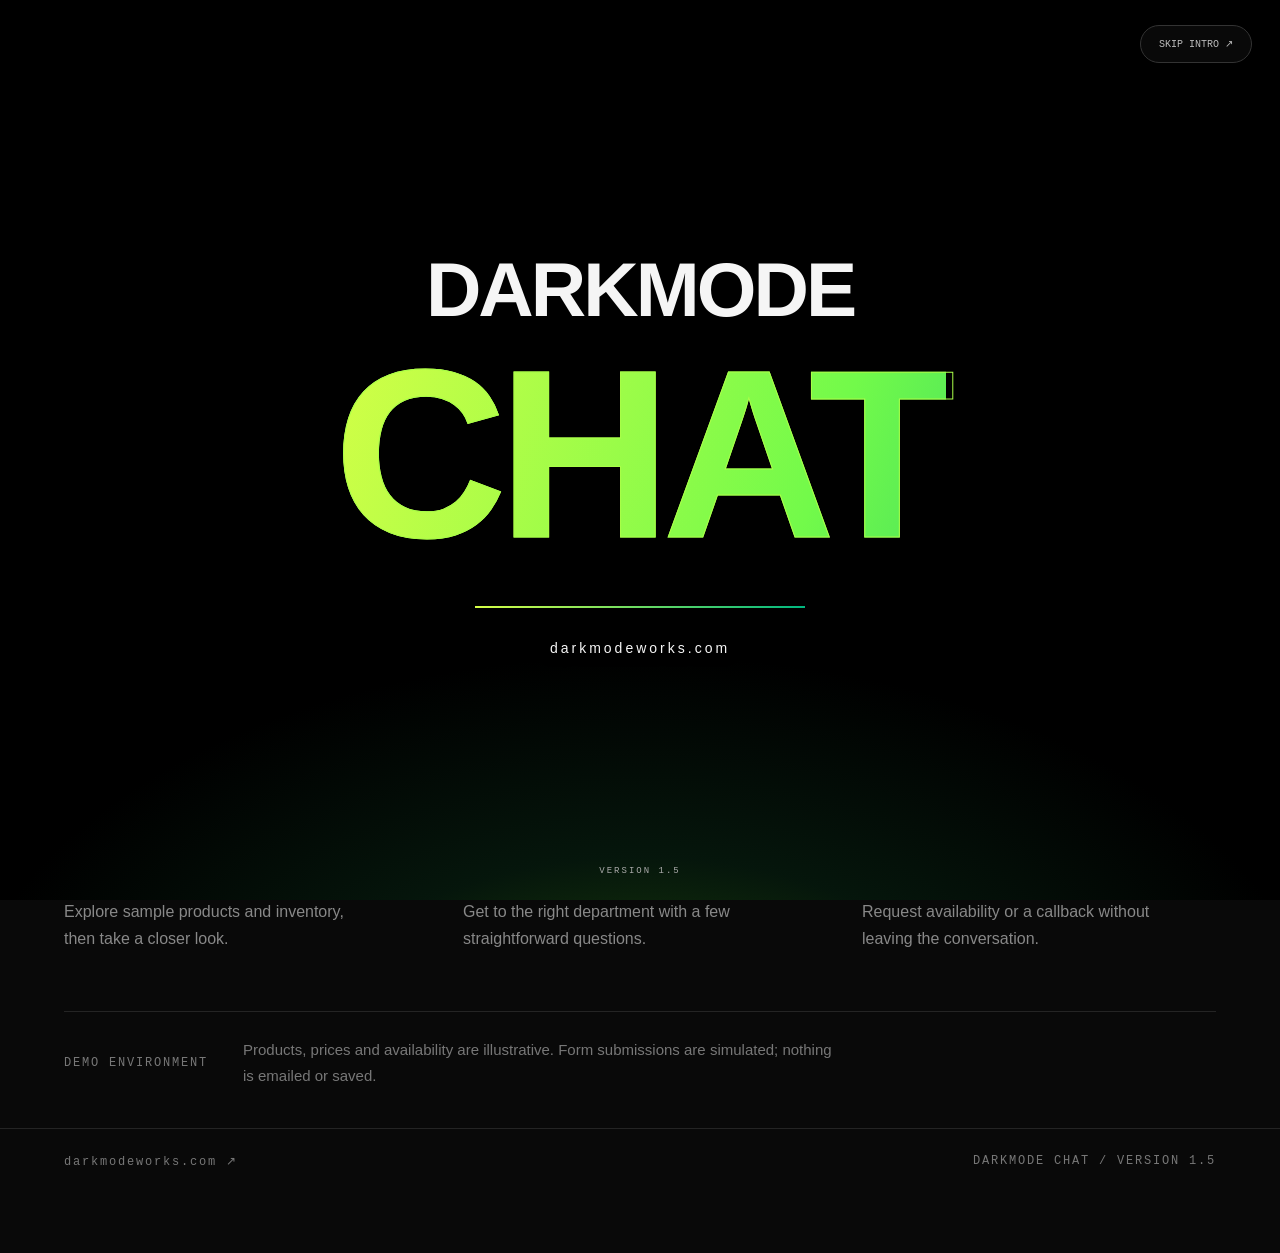
==== index.html @ 7f6d8991 "Version 5.1" ====
<!doctype html><html lang="en"><head><meta charset="utf-8"><meta name="viewport" content="width=device-width,initial-scale=1,viewport-fit=cover"><title>Darkmode Chat — 1.5</title><meta name="description" content="Explore the Darkmode Chat guided conversation prototype."><link rel="icon" href="assets/images/DARKMODE-IMAGE-002.png"><link rel="stylesheet" href="landing.css"></head><body>
<div id="intro" aria-label="Darkmode Chat introduction"><div class="sunrise"></div><button id="skip">SKIP INTRO ↗</button><div class="intro-content"><strong class="intro-dark">DARKMODE</strong><strong class="intro-chat gradient">CHAT</strong><div class="loading"><span></span></div><a href="https://darkmodeworks.com">darkmodeworks.com</a></div><small>VERSION 1.5</small></div>
<div id="page" inert><header><a class="brand" href="./">DARKMODE <span>CHAT</span></a><span class="edition">INTERACTIVE PROTOTYPE / 01</span><button id="replay">Replay intro ↻</button></header>
<main><div class="eyebrow"><i></i> A MORE HUMAN WAY TO CONNECT</div><h1>Good conversations.<br><span>Better connections.</span></h1><p class="lead">A simple question. A clear next step.<br>Discover a guided experience built around your business.</p><div class="hero-actions"><button class="primary" data-open-chat>Start a conversation <span>↗</span></button><span class="quiet">No AI. Just thoughtful guidance.</span></div>
<div class="demo-strip"><span class="mono">TRY THE EXPERIENCE</span><button data-chat-prompt="Show me products">Explore products ↗</button><button data-chat-prompt="Show me new SUVs">Find a vehicle ↗</button><button data-chat-prompt="I have a question">Ask a question ↗</button></div>
<section class="features"><article><span>01 / DISCOVER</span><h2>Find your fit.</h2><p>Explore sample products and inventory, then take a closer look.</p></article><article><span>02 / CONNECT</span><h2>Choose your path.</h2><p>Get to the right department with a few straightforward questions.</p></article><article><span>03 / CONTINUE</span><h2>Take the next step.</h2><p>Request availability or a callback without leaving the conversation.</p></article></section>
<div class="note"><span class="mono">DEMO ENVIRONMENT</span><p>Products, prices and availability are illustrative. Form submissions are simulated; nothing is emailed or saved.</p></div></main><footer><a href="https://darkmodeworks.com">darkmodeworks.com ↗</a><span>DARKMODE CHAT / VERSION 1.5</span></footer></div>
<script src="business-config.js"></script><script src="widget.js" defer></script><script src="landing.js" defer></script></body></html>
---- landing.css ----
*{box-sizing:border-box}body{margin:0;background:#090909;color:#f5f5f5;font-family:Arial,Helvetica,sans-serif}button,a{-webkit-tap-highlight-color:transparent}button{cursor:pointer;font:inherit}a{color:inherit;text-decoration:none}button:focus-visible,a:focus-visible{outline:2px solid #baff49;outline-offset:5px}header{max-width:1400px;margin:auto;padding:30px 5%;display:flex;align-items:center;justify-content:space-between;border-bottom:1px solid #242424}.brand{font-weight:900;letter-spacing:-.6px;font-size:21px}.brand span{color:#a2a2a2}.edition,.mono,.eyebrow,footer{font:10px monospace;letter-spacing:1.8px}header button{border:1px solid #363636;border-radius:30px;background:transparent;color:#bbb;padding:11px 17px;font-size:11px}main{max-width:1400px;margin:auto;padding:88px 5% 0}.eyebrow{color:#bbb;display:flex;align-items:center;gap:12px}.eyebrow i{height:6px;width:6px;background:#ddd;border-radius:50%}h1{font-size:clamp(44px,6.6vw,94px);font-weight:500;line-height:1.04;letter-spacing:-5px;margin:30px 0}h1 span{color:#7e7e7e}.lead{font-size:18px;line-height:1.7;color:#aaa}.hero-actions{display:flex;align-items:center;gap:25px;margin:34px 0 70px}.primary{background:#eee;border:0;border-radius:7px;padding:18px 22px;color:#111;font-size:13px;font-weight:bold}.primary span{margin-left:24px}.quiet{color:#777;font-size:12px}.demo-strip{display:flex;align-items:center;gap:12px;flex-wrap:wrap;padding:22px 0;border-block:1px solid #292929}.demo-strip>span{margin-right:auto;color:#888}.demo-strip button{background:#161616;border:1px solid #303030;color:#ddd;border-radius:24px;font-size:12px;padding:12px 17px}.demo-strip button:hover{background:#292929}.features{display:grid;grid-template-columns:repeat(3,1fr);gap:45px;padding:43px 0}.features article>span{font:10px monospace;letter-spacing:2px;color:#777}.features h2{font-size:23px;font-weight:400;letter-spacing:-.5px}.features p{max-width:290px;color:#888;font-size:13px;line-height:1.7}.note{padding:25px 0 40px;border-top:1px solid #242424;display:flex;gap:35px;align-items:center;color:#777}.note p{font-size:12px;line-height:1.7;max-width:600px;margin:0}footer{border-top:1px solid #242424;padding:25px 5%;display:flex;justify-content:space-between;color:#777;margin-bottom:60px}.gradient{background:linear-gradient(110deg,#d5ff46,#72fa4a,#00b580,#a9ff43);background-size:250% 100%;color:transparent;background-clip:text;-webkit-background-clip:text;animation:flow 7s linear infinite}@keyframes flow{to{background-position:250% 0}}#intro{position:fixed;inset:0;background:#000;z-index:2147483647;display:grid;place-items:center;overflow:hidden}#intro[hidden]{display:none}.sunrise{position:absolute;inset:0;background:radial-gradient(ellipse 65% 55% at 50% 112%,#52bf1966 0%,#124b284a 38%,transparent 75%);animation:sun 6s ease forwards;opacity:.15}@keyframes sun{to{opacity:1;transform:scale(1.1)}}.intro-content{position:relative;text-align:center;display:flex;flex-direction:column;align-items:center;width:90%}.intro-dark{font-size:clamp(35px,6vw,80px);letter-spacing:-3px;animation:reveal 1.3s .3s both}.intro-chat{font-size:clamp(100px,19vw,240px);line-height:1;font-weight:900;letter-spacing:-9px;-webkit-text-stroke:1px #aaff49;animation:reveal 1.3s 1s both,flow 6s linear infinite}.loading{height:2px;width:min(330px,65vw);background:#173121;margin:32px 0;animation:reveal 1s 1.7s both}.loading span{display:block;height:100%;background:linear-gradient(90deg,#d6ff46,#00b780);transform-origin:left;animation:fill 3s 1.7s both}.intro-content a{font-size:14px;letter-spacing:3px;text-shadow:0 2px 12px #000;animation:reveal 1.3s 2.2s both}#intro small{position:absolute;bottom:24px;font:9px monospace;letter-spacing:2px;color:#aaa}#skip{position:absolute;right:28px;top:25px;border:1px solid #333;border-radius:25px;padding:12px 18px;background:#090909;color:#bbb;font:10px monospace;z-index:2}#intro.out .intro-content{animation:depart .8s forwards}#intro.out{opacity:0;transition:opacity .9s .4s}@keyframes reveal{from{opacity:0;filter:blur(16px);transform:translateY(-20px)}to{opacity:1;filter:blur(0);transform:translateY(0)}}@keyframes depart{to{filter:blur(18px);transform:translateY(-20px);opacity:0}}@keyframes fill{from{transform:scaleX(0)}to{transform:scaleX(1)}}@media(max-width:650px){header{padding:22px 6%}.edition{display:none}main{padding:65px 6% 0}h1{letter-spacing:-2.3px}.lead{font-size:16px}.hero-actions{align-items:flex-start;flex-direction:column;gap:16px;margin-bottom:45px}.demo-strip>span{width:100%;margin:0 0 6px}.features{grid-template-columns:1fr;gap:22px}.features article{border-bottom:1px solid #222;padding-bottom:15px}.note{align-items:flex-start;flex-direction:column;gap:12px}footer{font-size:8px;gap:15px}.intro-chat{letter-spacing:-5px}.intro-dark{letter-spacing:-1px}}@media(prefers-reduced-motion:reduce){*,*:before,*:after{animation:none!important;transition:none!important}.sunrise{opacity:.7}}
/* 1.1 landing refinements; cinematic intro rules remain unchanged. */
html{width:100%;overflow-x:clip;-webkit-text-size-adjust:100%;text-size-adjust:100%}body{width:100%;min-width:0;overflow-x:clip}#page{width:100%}.brand,.brand span{font-size:26px}.edition,.mono,.eyebrow,footer{font-size:12px}.lead{font-size:20px}.primary{font-size:16px}.quiet{font-size:14px}.demo-strip button{font-size:15px}.features article>span{font-size:12px}.features h2{font-size:27px}.features p{font-size:16px}.note p{font-size:15px}#replay{background:#050706;color:#8fffd2;border:1px solid #00b77d;font-weight:800;font-size:14px}h1{font-size:clamp(46px,6.8vw,98px)}
@media(max-width:650px){header{gap:10px;padding:20px 5%}.brand,.brand span{font-size:23px}#replay{font-size:12px;padding:10px;flex-shrink:0}main{padding-inline:5%}h1{font-size:clamp(40px,10.4vw,58px);letter-spacing:-2px;overflow-wrap:normal}.lead{font-size:18px}.demo-strip button{font-size:14px}.features h2{font-size:27px}footer{font-size:10px;flex-wrap:wrap}.eyebrow{font-size:10px;letter-spacing:1.3px}}
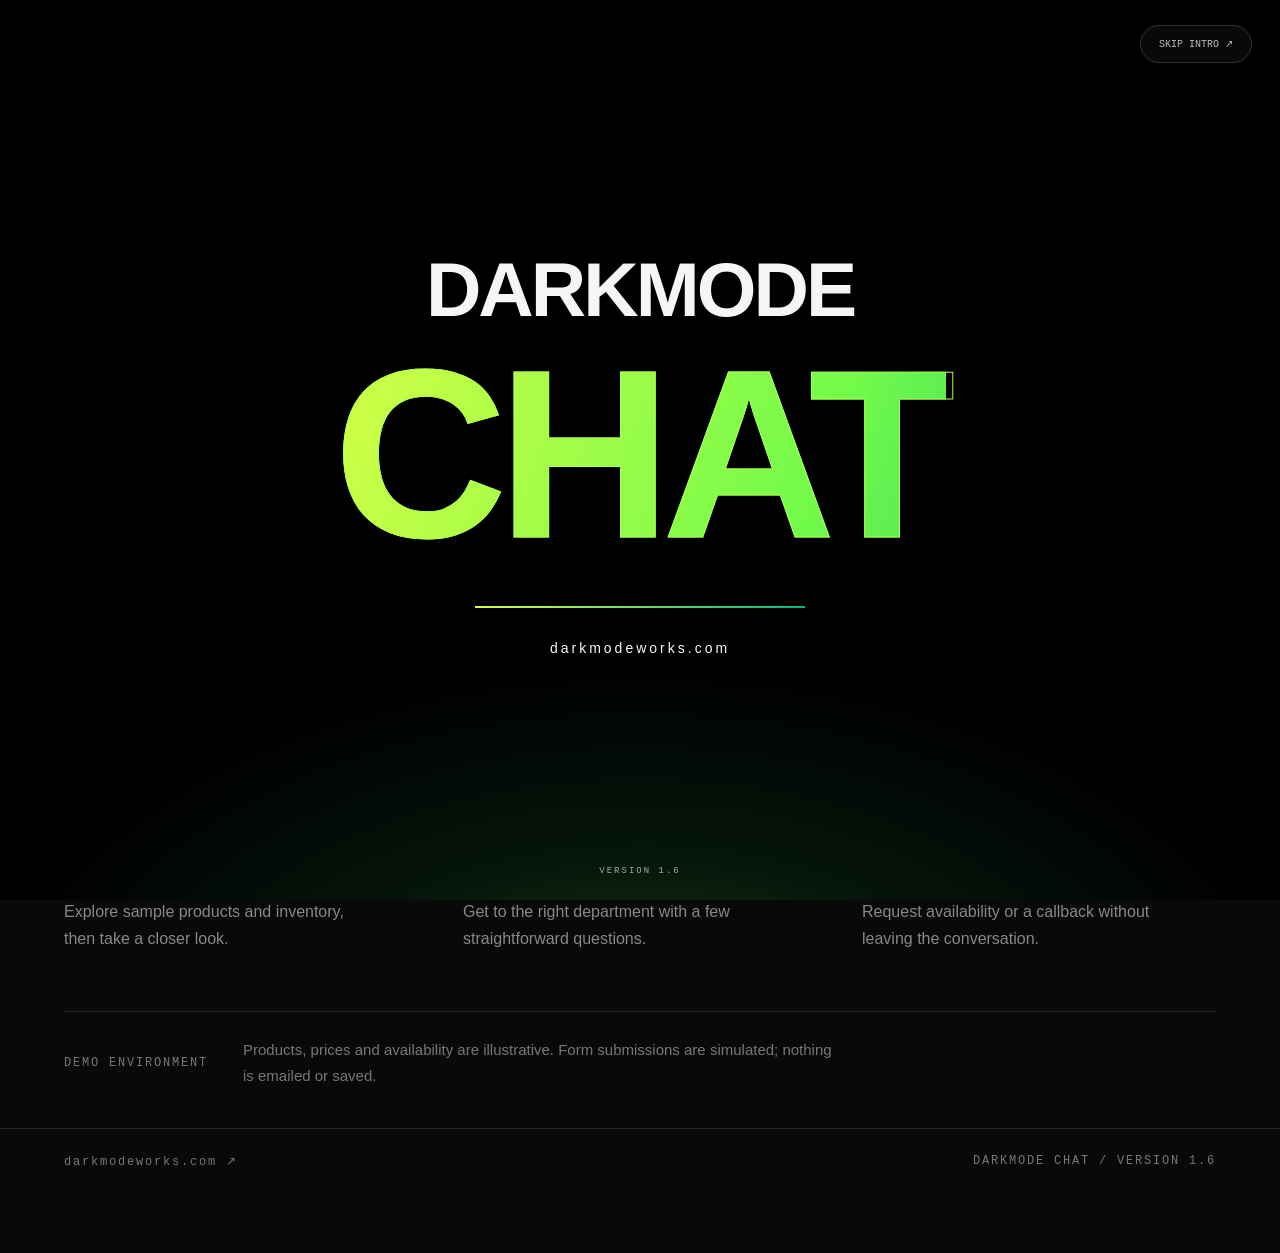
==== commit 95d605f0: "Version 6-1" ====
--- a/index.html
+++ b/index.html
@@ -1,8 +1,8 @@
-<!doctype html><html lang="en"><head><meta charset="utf-8"><meta name="viewport" content="width=device-width,initial-scale=1,viewport-fit=cover"><title>Darkmode Chat — 1.5</title><meta name="description" content="Explore the Darkmode Chat guided conversation prototype."><link rel="icon" href="assets/images/DARKMODE-IMAGE-002.png"><link rel="stylesheet" href="landing.css"></head><body>
-<div id="intro" aria-label="Darkmode Chat introduction"><div class="sunrise"></div><button id="skip">SKIP INTRO ↗</button><div class="intro-content"><strong class="intro-dark">DARKMODE</strong><strong class="intro-chat gradient">CHAT</strong><div class="loading"><span></span></div><a href="https://darkmodeworks.com">darkmodeworks.com</a></div><small>VERSION 1.5</small></div>
+<!doctype html><html lang="en"><head><meta charset="utf-8"><meta name="viewport" content="width=device-width,initial-scale=1,viewport-fit=cover"><title>Darkmode Chat — 1.6</title><meta name="description" content="Explore the Darkmode Chat guided conversation prototype."><link rel="icon" href="assets/images/DARKMODE-IMAGE-002.png"><link rel="stylesheet" href="landing.css"></head><body>
+<div id="intro" aria-label="Darkmode Chat introduction"><div class="sunrise"></div><button id="skip">SKIP INTRO ↗</button><div class="intro-content"><strong class="intro-dark">DARKMODE</strong><strong class="intro-chat gradient">CHAT</strong><div class="loading"><span></span></div><a href="https://darkmodeworks.com">darkmodeworks.com</a></div><small>VERSION 1.6</small></div>
 <div id="page" inert><header><a class="brand" href="./">DARKMODE <span>CHAT</span></a><span class="edition">INTERACTIVE PROTOTYPE / 01</span><button id="replay">Replay intro ↻</button></header>
 <main><div class="eyebrow"><i></i> A MORE HUMAN WAY TO CONNECT</div><h1>Good conversations.<br><span>Better connections.</span></h1><p class="lead">A simple question. A clear next step.<br>Discover a guided experience built around your business.</p><div class="hero-actions"><button class="primary" data-open-chat>Start a conversation <span>↗</span></button><span class="quiet">No AI. Just thoughtful guidance.</span></div>
 <div class="demo-strip"><span class="mono">TRY THE EXPERIENCE</span><button data-chat-prompt="Show me products">Explore products ↗</button><button data-chat-prompt="Show me new SUVs">Find a vehicle ↗</button><button data-chat-prompt="I have a question">Ask a question ↗</button></div>
 <section class="features"><article><span>01 / DISCOVER</span><h2>Find your fit.</h2><p>Explore sample products and inventory, then take a closer look.</p></article><article><span>02 / CONNECT</span><h2>Choose your path.</h2><p>Get to the right department with a few straightforward questions.</p></article><article><span>03 / CONTINUE</span><h2>Take the next step.</h2><p>Request availability or a callback without leaving the conversation.</p></article></section>
-<div class="note"><span class="mono">DEMO ENVIRONMENT</span><p>Products, prices and availability are illustrative. Form submissions are simulated; nothing is emailed or saved.</p></div></main><footer><a href="https://darkmodeworks.com">darkmodeworks.com ↗</a><span>DARKMODE CHAT / VERSION 1.5</span></footer></div>
+<div class="note"><span class="mono">DEMO ENVIRONMENT</span><p>Products, prices and availability are illustrative. Form submissions are simulated; nothing is emailed or saved.</p></div></main><footer><a href="https://darkmodeworks.com">darkmodeworks.com ↗</a><span>DARKMODE CHAT / VERSION 1.6</span></footer></div>
 <script src="business-config.js"></script><script src="widget.js" defer></script><script src="landing.js" defer></script></body></html>
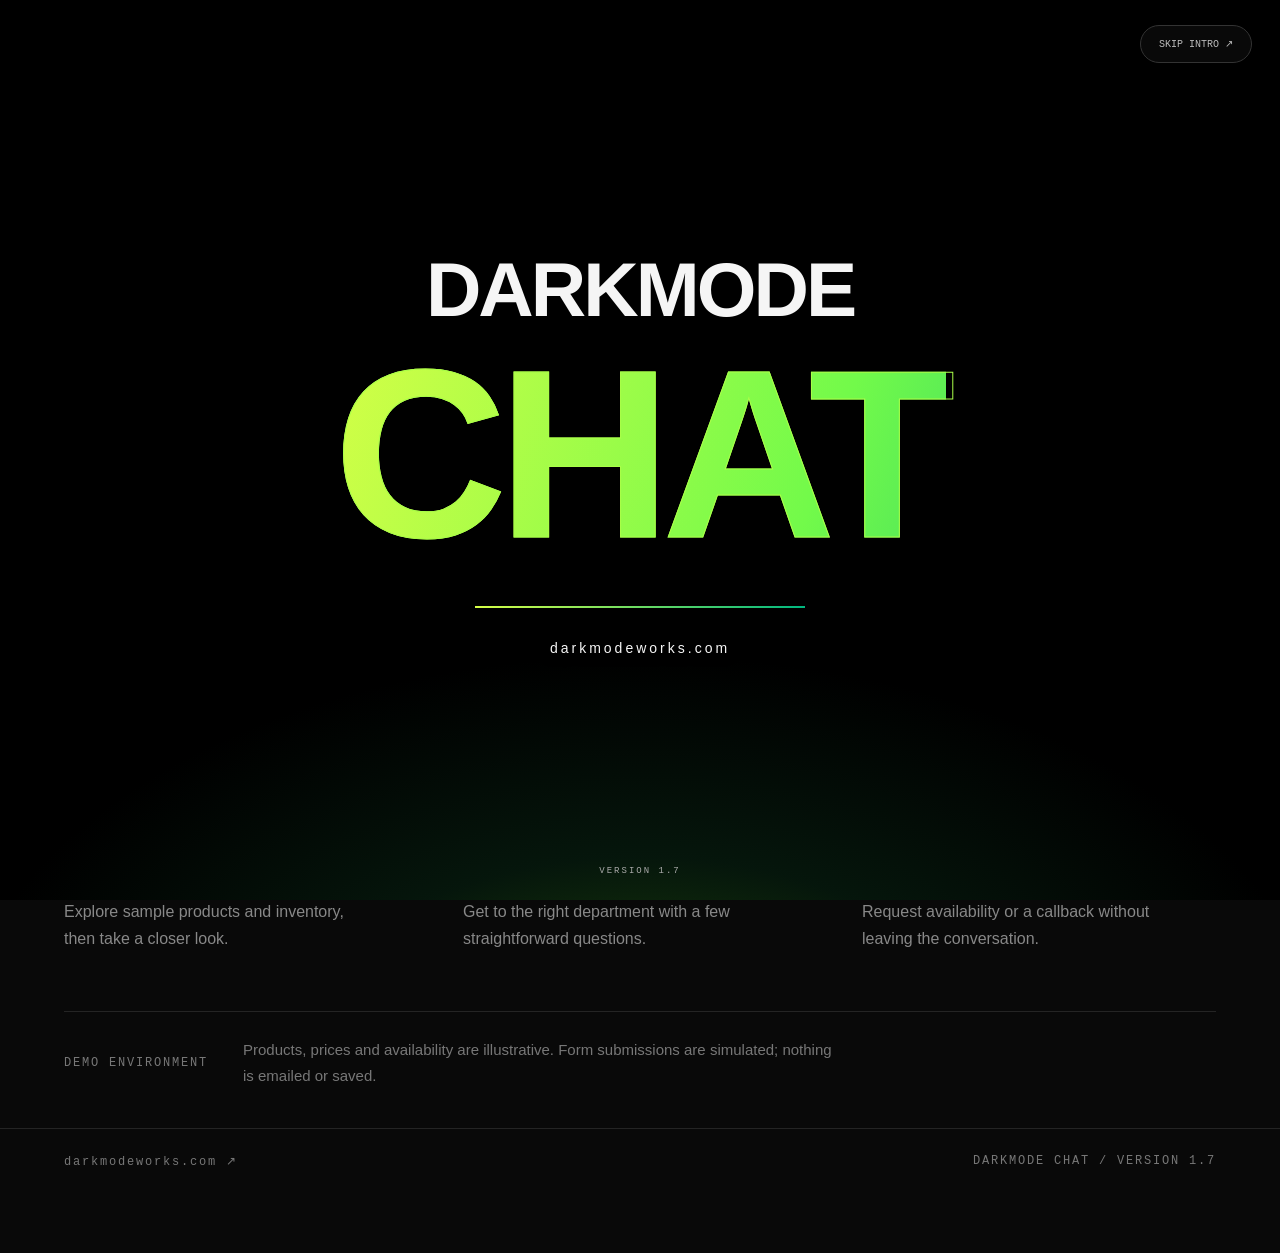
==== commit c59098cb: "Version 7" ====
--- a/index.html
+++ b/index.html
@@ -1,8 +1,8 @@
-<!doctype html><html lang="en"><head><meta charset="utf-8"><meta name="viewport" content="width=device-width,initial-scale=1,viewport-fit=cover"><title>Darkmode Chat — 1.6</title><meta name="description" content="Explore the Darkmode Chat guided conversation prototype."><link rel="icon" href="assets/images/DARKMODE-IMAGE-002.png"><link rel="stylesheet" href="landing.css"></head><body>
-<div id="intro" aria-label="Darkmode Chat introduction"><div class="sunrise"></div><button id="skip">SKIP INTRO ↗</button><div class="intro-content"><strong class="intro-dark">DARKMODE</strong><strong class="intro-chat gradient">CHAT</strong><div class="loading"><span></span></div><a href="https://darkmodeworks.com">darkmodeworks.com</a></div><small>VERSION 1.6</small></div>
+<!doctype html><html lang="en"><head><meta charset="utf-8"><meta name="viewport" content="width=device-width,initial-scale=1,viewport-fit=cover"><title>Darkmode Chat — 1.7</title><meta name="description" content="Explore the Darkmode Chat guided conversation prototype."><link rel="icon" href="assets/images/DARKMODE-IMAGE-002.png"><link rel="stylesheet" href="landing.css"></head><body>
+<div id="intro" aria-label="Darkmode Chat introduction"><div class="sunrise"></div><button id="skip">SKIP INTRO ↗</button><div class="intro-content"><strong class="intro-dark">DARKMODE</strong><strong class="intro-chat gradient">CHAT</strong><div class="loading"><span></span></div><a href="https://darkmodeworks.com">darkmodeworks.com</a></div><small>VERSION 1.7</small></div>
 <div id="page" inert><header><a class="brand" href="./">DARKMODE <span>CHAT</span></a><span class="edition">INTERACTIVE PROTOTYPE / 01</span><button id="replay">Replay intro ↻</button></header>
 <main><div class="eyebrow"><i></i> A MORE HUMAN WAY TO CONNECT</div><h1>Good conversations.<br><span>Better connections.</span></h1><p class="lead">A simple question. A clear next step.<br>Discover a guided experience built around your business.</p><div class="hero-actions"><button class="primary" data-open-chat>Start a conversation <span>↗</span></button><span class="quiet">No AI. Just thoughtful guidance.</span></div>
 <div class="demo-strip"><span class="mono">TRY THE EXPERIENCE</span><button data-chat-prompt="Show me products">Explore products ↗</button><button data-chat-prompt="Show me new SUVs">Find a vehicle ↗</button><button data-chat-prompt="I have a question">Ask a question ↗</button></div>
 <section class="features"><article><span>01 / DISCOVER</span><h2>Find your fit.</h2><p>Explore sample products and inventory, then take a closer look.</p></article><article><span>02 / CONNECT</span><h2>Choose your path.</h2><p>Get to the right department with a few straightforward questions.</p></article><article><span>03 / CONTINUE</span><h2>Take the next step.</h2><p>Request availability or a callback without leaving the conversation.</p></article></section>
-<div class="note"><span class="mono">DEMO ENVIRONMENT</span><p>Products, prices and availability are illustrative. Form submissions are simulated; nothing is emailed or saved.</p></div></main><footer><a href="https://darkmodeworks.com">darkmodeworks.com ↗</a><span>DARKMODE CHAT / VERSION 1.6</span></footer></div>
+<div class="note"><span class="mono">DEMO ENVIRONMENT</span><p>Products, prices and availability are illustrative. Form submissions are simulated; nothing is emailed or saved.</p></div></main><footer><a href="https://darkmodeworks.com">darkmodeworks.com ↗</a><span>DARKMODE CHAT / VERSION 1.7</span></footer></div>
 <script src="business-config.js"></script><script src="widget.js" defer></script><script src="landing.js" defer></script></body></html>
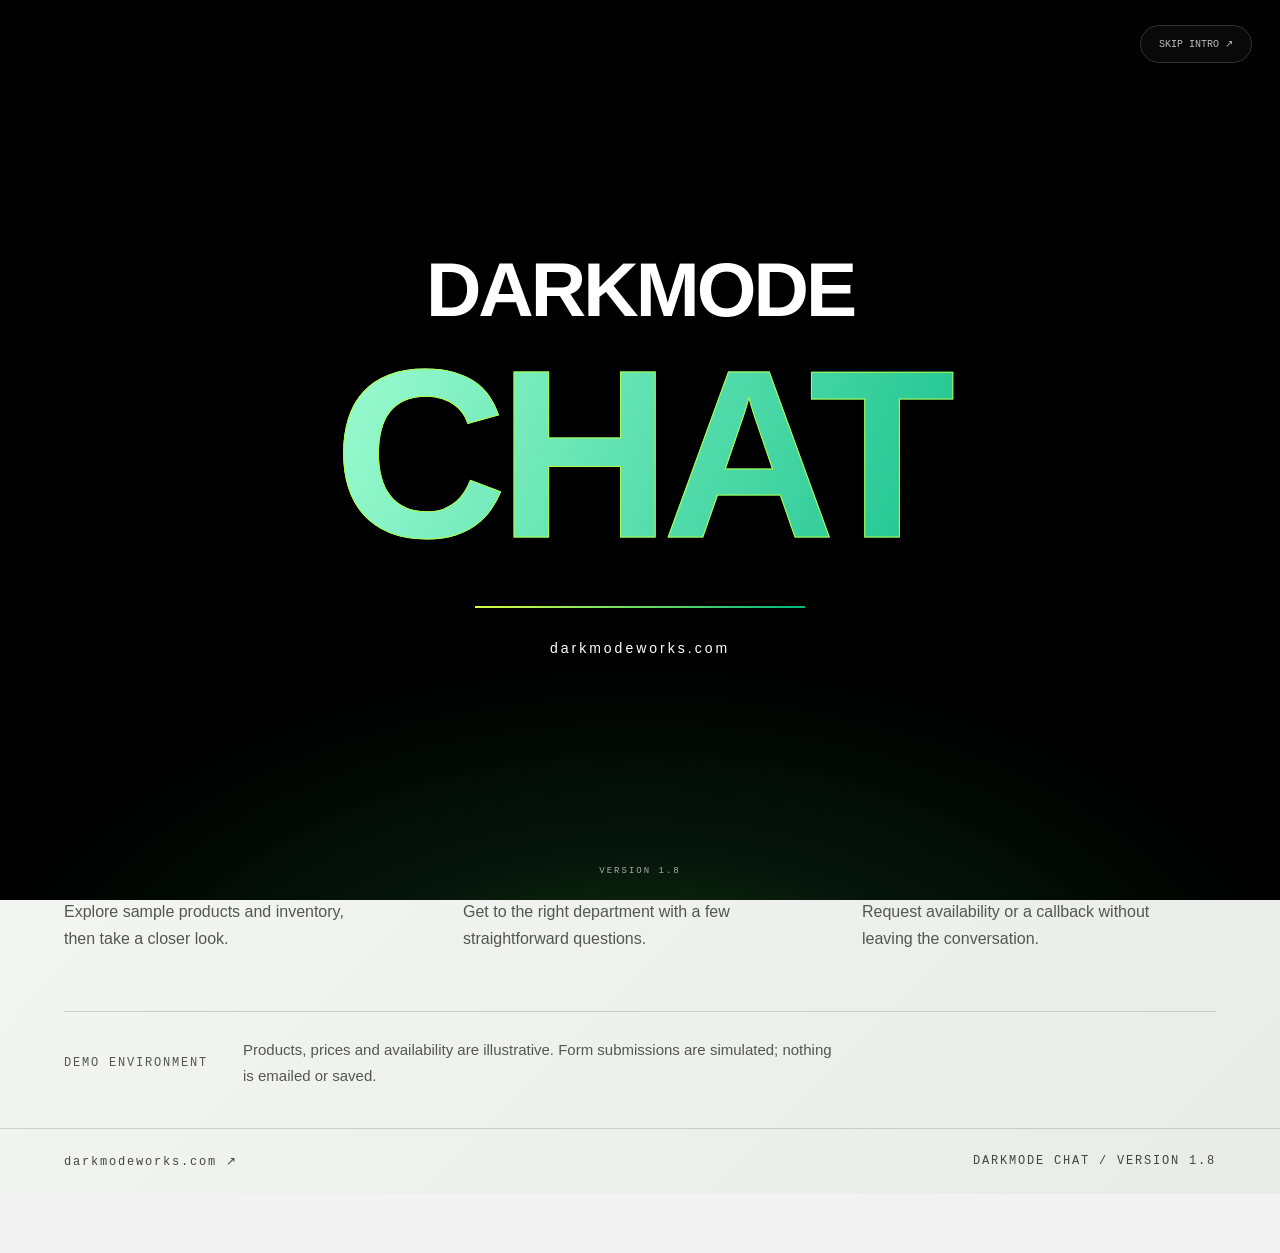
==== commit fa7e500d: "Version 8" ====
--- a/index.html
+++ b/index.html
@@ -1,8 +1,8 @@
-<!doctype html><html lang="en"><head><meta charset="utf-8"><meta name="viewport" content="width=device-width,initial-scale=1,viewport-fit=cover"><title>Darkmode Chat — 1.7</title><meta name="description" content="Explore the Darkmode Chat guided conversation prototype."><link rel="icon" href="assets/images/DARKMODE-IMAGE-002.png"><link rel="stylesheet" href="landing.css"></head><body>
-<div id="intro" aria-label="Darkmode Chat introduction"><div class="sunrise"></div><button id="skip">SKIP INTRO ↗</button><div class="intro-content"><strong class="intro-dark">DARKMODE</strong><strong class="intro-chat gradient">CHAT</strong><div class="loading"><span></span></div><a href="https://darkmodeworks.com">darkmodeworks.com</a></div><small>VERSION 1.7</small></div>
+<!doctype html><html lang="en"><head><meta charset="utf-8"><meta name="viewport" content="width=device-width,initial-scale=1,viewport-fit=cover"><title>Darkmode Chat — 1.8</title><meta name="description" content="Explore the Darkmode Chat guided conversation prototype."><link rel="icon" href="assets/images/DARKMODE-IMAGE-002.png"><link rel="stylesheet" href="landing.css"></head><body>
+<div id="intro" aria-label="Darkmode Chat introduction"><div class="sunrise"></div><button id="skip">SKIP INTRO ↗</button><div class="intro-content"><strong class="intro-dark">DARKMODE</strong><strong class="intro-chat gradient">CHAT</strong><div class="loading"><span></span></div><a href="https://darkmodeworks.com">darkmodeworks.com</a></div><small>VERSION 1.8</small></div>
 <div id="page" inert><header><a class="brand" href="./">DARKMODE <span>CHAT</span></a><span class="edition">INTERACTIVE PROTOTYPE / 01</span><button id="replay">Replay intro ↻</button></header>
 <main><div class="eyebrow"><i></i> A MORE HUMAN WAY TO CONNECT</div><h1>Good conversations.<br><span>Better connections.</span></h1><p class="lead">A simple question. A clear next step.<br>Discover a guided experience built around your business.</p><div class="hero-actions"><button class="primary" data-open-chat>Start a conversation <span>↗</span></button><span class="quiet">No AI. Just thoughtful guidance.</span></div>
 <div class="demo-strip"><span class="mono">TRY THE EXPERIENCE</span><button data-chat-prompt="Show me products">Explore products ↗</button><button data-chat-prompt="Show me new SUVs">Find a vehicle ↗</button><button data-chat-prompt="I have a question">Ask a question ↗</button></div>
 <section class="features"><article><span>01 / DISCOVER</span><h2>Find your fit.</h2><p>Explore sample products and inventory, then take a closer look.</p></article><article><span>02 / CONNECT</span><h2>Choose your path.</h2><p>Get to the right department with a few straightforward questions.</p></article><article><span>03 / CONTINUE</span><h2>Take the next step.</h2><p>Request availability or a callback without leaving the conversation.</p></article></section>
-<div class="note"><span class="mono">DEMO ENVIRONMENT</span><p>Products, prices and availability are illustrative. Form submissions are simulated; nothing is emailed or saved.</p></div></main><footer><a href="https://darkmodeworks.com">darkmodeworks.com ↗</a><span>DARKMODE CHAT / VERSION 1.7</span></footer></div>
+<div class="note"><span class="mono">DEMO ENVIRONMENT</span><p>Products, prices and availability are illustrative. Form submissions are simulated; nothing is emailed or saved.</p></div></main><footer><a href="https://darkmodeworks.com">darkmodeworks.com ↗</a><span>DARKMODE CHAT / VERSION 1.8</span></footer></div>
 <script src="business-config.js"></script><script src="widget.js" defer></script><script src="landing.js" defer></script></body></html>
--- a/landing.css
+++ b/landing.css
@@ -2,3 +2,6 @@
 /* 1.1 landing refinements; cinematic intro rules remain unchanged. */
 html{width:100%;overflow-x:clip;-webkit-text-size-adjust:100%;text-size-adjust:100%}body{width:100%;min-width:0;overflow-x:clip}#page{width:100%}.brand,.brand span{font-size:26px}.edition,.mono,.eyebrow,footer{font-size:12px}.lead{font-size:20px}.primary{font-size:16px}.quiet{font-size:14px}.demo-strip button{font-size:15px}.features article>span{font-size:12px}.features h2{font-size:27px}.features p{font-size:16px}.note p{font-size:15px}#replay{background:#050706;color:#8fffd2;border:1px solid #00b77d;font-weight:800;font-size:14px}h1{font-size:clamp(46px,6.8vw,98px)}
 @media(max-width:650px){header{gap:10px;padding:20px 5%}.brand,.brand span{font-size:23px}#replay{font-size:12px;padding:10px;flex-shrink:0}main{padding-inline:5%}h1{font-size:clamp(40px,10.4vw,58px);letter-spacing:-2px;overflow-wrap:normal}.lead{font-size:18px}.demo-strip button{font-size:14px}.features h2{font-size:27px}footer{font-size:10px;flex-wrap:wrap}.eyebrow{font-size:10px;letter-spacing:1.3px}}
+/* 1.8 — light landing; intro retains its black stage. */
+body{background:#f2f3f2;color:#111}#page{background:linear-gradient(135deg,#fafbf9,#e8ebe8);min-height:100dvh}.brand span{color:#444}header{border-color:#ccc}.edition,.eyebrow{color:#555}.eyebrow i{background:#222}h1 span{color:#777}.lead{color:#555}.primary{background:#111;color:#fff}.quiet{color:#666}.demo-strip{border-color:#c7cbc7}.demo-strip>span{color:#555}.demo-strip button{background:#111;border-color:#111;color:#fff}.demo-strip button:hover{background:#333}.features article>span{color:#666}.features p{color:#555}.features article{border-color:#ccc}.note{border-color:#ccc;color:#555}footer{border-color:#ccc;color:#444}#replay{background:#111;color:#fff;border-color:#111}
+#intro{color:#fff}.intro-chat{display:block;padding-inline:.12em;margin-inline:-.12em;background-repeat:repeat;background-origin:border-box;-webkit-text-fill-color:transparent;background-image:linear-gradient(110deg,#a3ffd4 0%,#00b780 50%,#a3ffd4 100%);background-size:250% 100%;overflow:visible}.intro-content a{color:white}
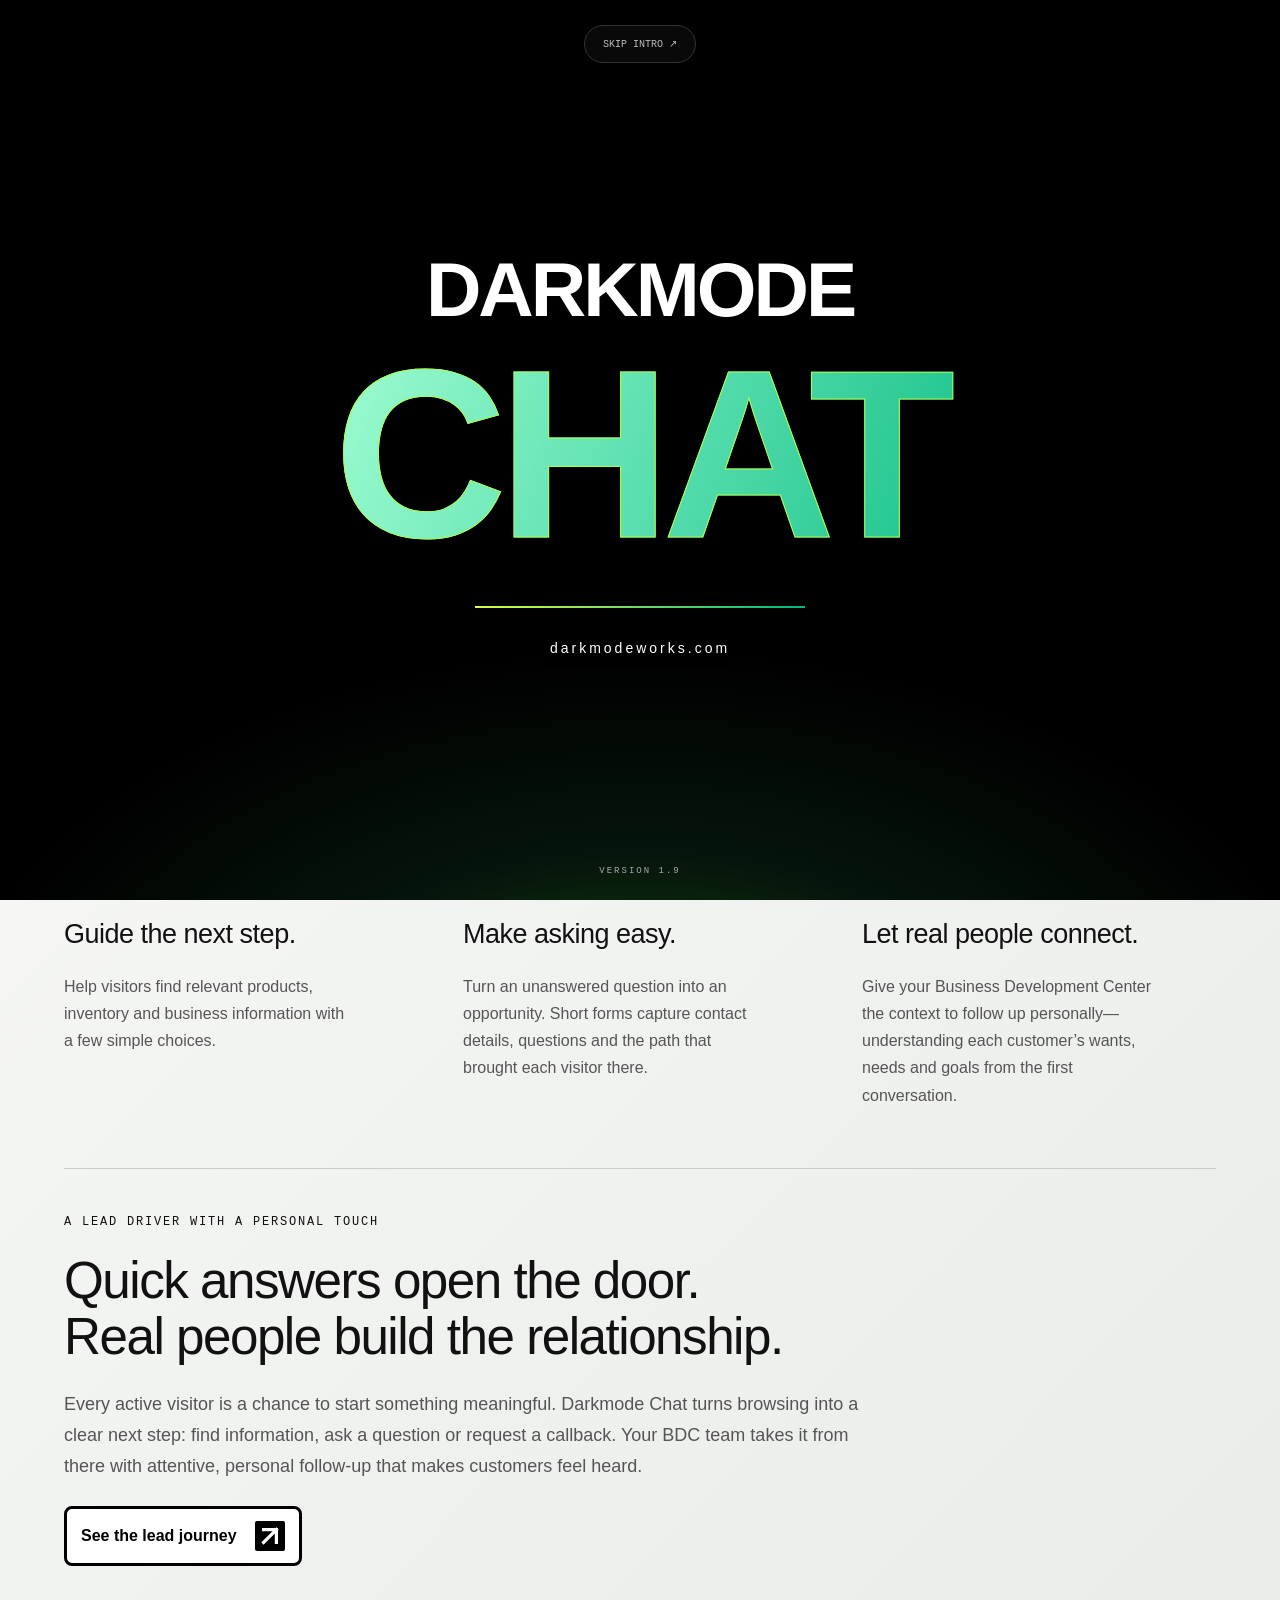
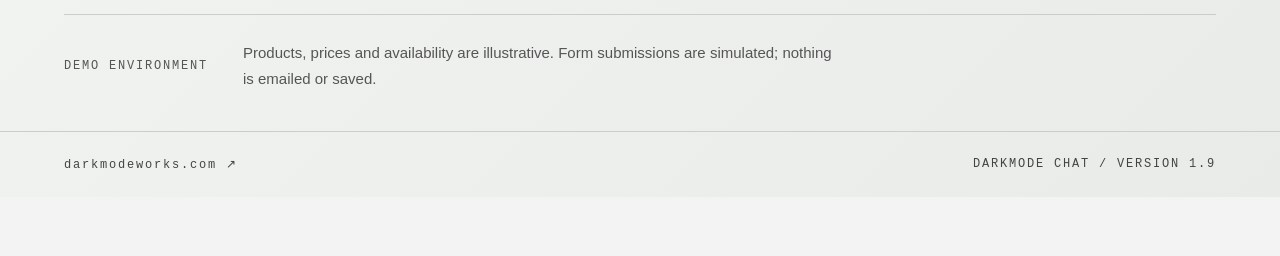
==== commit 361b1fc5: "Version 9" ====
--- a/index.html
+++ b/index.html
@@ -1,8 +1,8 @@
-<!doctype html><html lang="en"><head><meta charset="utf-8"><meta name="viewport" content="width=device-width,initial-scale=1,viewport-fit=cover"><title>Darkmode Chat — 1.8</title><meta name="description" content="Explore the Darkmode Chat guided conversation prototype."><link rel="icon" href="assets/images/DARKMODE-IMAGE-002.png"><link rel="stylesheet" href="landing.css"></head><body>
-<div id="intro" aria-label="Darkmode Chat introduction"><div class="sunrise"></div><button id="skip">SKIP INTRO ↗</button><div class="intro-content"><strong class="intro-dark">DARKMODE</strong><strong class="intro-chat gradient">CHAT</strong><div class="loading"><span></span></div><a href="https://darkmodeworks.com">darkmodeworks.com</a></div><small>VERSION 1.8</small></div>
-<div id="page" inert><header><a class="brand" href="./">DARKMODE <span>CHAT</span></a><span class="edition">INTERACTIVE PROTOTYPE / 01</span><button id="replay">Replay intro ↻</button></header>
-<main><div class="eyebrow"><i></i> A MORE HUMAN WAY TO CONNECT</div><h1>Good conversations.<br><span>Better connections.</span></h1><p class="lead">A simple question. A clear next step.<br>Discover a guided experience built around your business.</p><div class="hero-actions"><button class="primary" data-open-chat>Start a conversation <span>↗</span></button><span class="quiet">No AI. Just thoughtful guidance.</span></div>
-<div class="demo-strip"><span class="mono">TRY THE EXPERIENCE</span><button data-chat-prompt="Show me products">Explore products ↗</button><button data-chat-prompt="Show me new SUVs">Find a vehicle ↗</button><button data-chat-prompt="I have a question">Ask a question ↗</button></div>
-<section class="features"><article><span>01 / DISCOVER</span><h2>Find your fit.</h2><p>Explore sample products and inventory, then take a closer look.</p></article><article><span>02 / CONNECT</span><h2>Choose your path.</h2><p>Get to the right department with a few straightforward questions.</p></article><article><span>03 / CONTINUE</span><h2>Take the next step.</h2><p>Request availability or a callback without leaving the conversation.</p></article></section>
-<div class="note"><span class="mono">DEMO ENVIRONMENT</span><p>Products, prices and availability are illustrative. Form submissions are simulated; nothing is emailed or saved.</p></div></main><footer><a href="https://darkmodeworks.com">darkmodeworks.com ↗</a><span>DARKMODE CHAT / VERSION 1.8</span></footer></div>
+<!doctype html><html lang="en"><head><meta charset="utf-8"><meta name="viewport" content="width=device-width,initial-scale=1,viewport-fit=cover"><title>Darkmode Chat — 1.9</title><meta name="description" content="Explore the Darkmode Chat guided conversation prototype."><link rel="icon" href="assets/images/DARKMODE-IMAGE-002.png"><link rel="stylesheet" href="landing.css"></head><body>
+<div id="intro" aria-label="Darkmode Chat introduction"><div class="sunrise"></div><button id="skip">SKIP INTRO ↗</button><div class="intro-content"><strong class="intro-dark">DARKMODE</strong><strong class="intro-chat gradient">CHAT</strong><div class="loading"><span></span></div><a href="https://darkmodeworks.com">darkmodeworks.com</a></div><small>VERSION 1.9</small></div>
+<div id="page" inert><header><a class="brand" href="./">DARKMODE <span>CHAT</span></a><span class="edition">INTERACTIVE PROTOTYPE / 01</span><button id="replay">Replay intro <span class="landing-arrow" aria-hidden="true"><svg viewBox="0 0 24 24"><path d="M5 19 19 5M5 5h14v14" fill="none" stroke="currentColor" stroke-width="3.5" stroke-linecap="square" stroke-linejoin="miter"/></svg></span></button></header>
+<main><div class="eyebrow"><i></i> A MORE HUMAN WAY TO CONNECT</div><h1>Turn interest into leads.<br><span>Keep the connection human.</span></h1><p class="lead">Guide active visitors to the information they need—and give every question a clear path to a real person. Darkmode Chat makes it quick and easy to share an inquiry with your human-led Business Development Center.</p><div class="hero-actions"><button class="primary" data-open-chat>Start a conversation <span class="landing-arrow" aria-hidden="true"><svg viewBox="0 0 24 24"><path d="M5 19 19 5M5 5h14v14" fill="none" stroke="currentColor" stroke-width="3.5" stroke-linecap="square" stroke-linejoin="miter"/></svg></span></button><span class="quiet">Built to capture interest. Designed for personal follow-up.</span></div>
+<div class="demo-strip"><span class="mono">TRY THE EXPERIENCE</span><button data-chat-prompt="Show me products">Explore products <span class="landing-arrow" aria-hidden="true"><svg viewBox="0 0 24 24"><path d="M5 19 19 5M5 5h14v14" fill="none" stroke="currentColor" stroke-width="3.5" stroke-linecap="square" stroke-linejoin="miter"/></svg></span></button><button data-chat-prompt="Show me new SUVs">Find a vehicle <span class="landing-arrow" aria-hidden="true"><svg viewBox="0 0 24 24"><path d="M5 19 19 5M5 5h14v14" fill="none" stroke="currentColor" stroke-width="3.5" stroke-linecap="square" stroke-linejoin="miter"/></svg></span></button><button data-chat-prompt="I have a question">Ask a question <span class="landing-arrow" aria-hidden="true"><svg viewBox="0 0 24 24"><path d="M5 19 19 5M5 5h14v14" fill="none" stroke="currentColor" stroke-width="3.5" stroke-linecap="square" stroke-linejoin="miter"/></svg></span></button></div>
+<section class="features"><article><span>01 / DISCOVER</span><h2>Guide the next step.</h2><p>Help visitors find relevant products, inventory and business information with a few simple choices.</p></article><article><span>02 / CONNECT</span><h2>Make asking easy.</h2><p>Turn an unanswered question into an opportunity. Short forms capture contact details, questions and the path that brought each visitor there.</p></article><article><span>03 / CONTINUE</span><h2>Let real people connect.</h2><p>Give your Business Development Center the context to follow up personally—understanding each customer’s wants, needs and goals from the first conversation.</p></article></section>
+<section class="human-message"><span class="mono">A LEAD DRIVER WITH A PERSONAL TOUCH</span><h2>Quick answers open the door.<br>Real people build the relationship.</h2><p>Every active visitor is a chance to start something meaningful. Darkmode Chat turns browsing into a clear next step: find information, ask a question or request a callback. Your BDC team takes it from there with attentive, personal follow-up that makes customers feel heard.</p><button class="primary" data-open-chat>See the lead journey <span class="landing-arrow" aria-hidden="true"><svg viewBox="0 0 24 24"><path d="M5 19 19 5M5 5h14v14" fill="none" stroke="currentColor" stroke-width="3.5" stroke-linecap="square" stroke-linejoin="miter"/></svg></span></button></section><div class="note"><span class="mono">DEMO ENVIRONMENT</span><p>Products, prices and availability are illustrative. Form submissions are simulated; nothing is emailed or saved.</p></div></main><footer><a href="https://darkmodeworks.com">darkmodeworks.com ↗</a><span>DARKMODE CHAT / VERSION 1.9</span></footer></div>
 <script src="business-config.js"></script><script src="widget.js" defer></script><script src="landing.js" defer></script></body></html>
--- a/landing.css
+++ b/landing.css
@@ -5,3 +5,10 @@
 /* 1.8 — light landing; intro retains its black stage. */
 body{background:#f2f3f2;color:#111}#page{background:linear-gradient(135deg,#fafbf9,#e8ebe8);min-height:100dvh}.brand span{color:#444}header{border-color:#ccc}.edition,.eyebrow{color:#555}.eyebrow i{background:#222}h1 span{color:#777}.lead{color:#555}.primary{background:#111;color:#fff}.quiet{color:#666}.demo-strip{border-color:#c7cbc7}.demo-strip>span{color:#555}.demo-strip button{background:#111;border-color:#111;color:#fff}.demo-strip button:hover{background:#333}.features article>span{color:#666}.features p{color:#555}.features article{border-color:#ccc}.note{border-color:#ccc;color:#555}footer{border-color:#ccc;color:#444}#replay{background:#111;color:#fff;border-color:#111}
 #intro{color:#fff}.intro-chat{display:block;padding-inline:.12em;margin-inline:-.12em;background-repeat:repeat;background-origin:border-box;-webkit-text-fill-color:transparent;background-image:linear-gradient(110deg,#a3ffd4 0%,#00b780 50%,#a3ffd4 100%);background-size:250% 100%;overflow:visible}.intro-content a{color:white}
+/* 1.9 — landing button system and BDC story */
+#skip{left:50%;right:auto;transform:translateX(-50%);white-space:nowrap}
+#page button,#page #replay{display:inline-flex;align-items:center;justify-content:space-between;gap:18px;border:3px solid #000;background:#fff;color:#000;font-weight:800;border-radius:8px;padding:12px 14px;min-height:52px}
+#page button:hover,#page #replay:hover{background:#e8eae8;color:#000;border-color:#000}
+.landing-arrow{margin:0!important;display:grid;place-items:center;width:30px;height:30px;flex:0 0 30px;background:#000;color:#fff;border-radius:2px}.landing-arrow svg{width:22px;height:22px;display:block}
+.lead{max-width:850px}.human-message{padding:42px 0 48px;border-top:1px solid #ccc}.human-message h2{font-size:clamp(30px,4vw,52px);font-weight:500;line-height:1.1;letter-spacing:-1.5px;margin:24px 0}.human-message p{max-width:800px;font-size:18px;line-height:1.7;color:#555;margin-bottom:25px}
+@media(max-width:650px){#page #replay{font-size:11px;gap:8px;padding:8px;min-height:44px}.landing-arrow{width:26px;height:26px;flex-basis:26px}.landing-arrow svg{width:19px;height:19px}.hero-actions .quiet{max-width:270px}.human-message p{font-size:16px}}
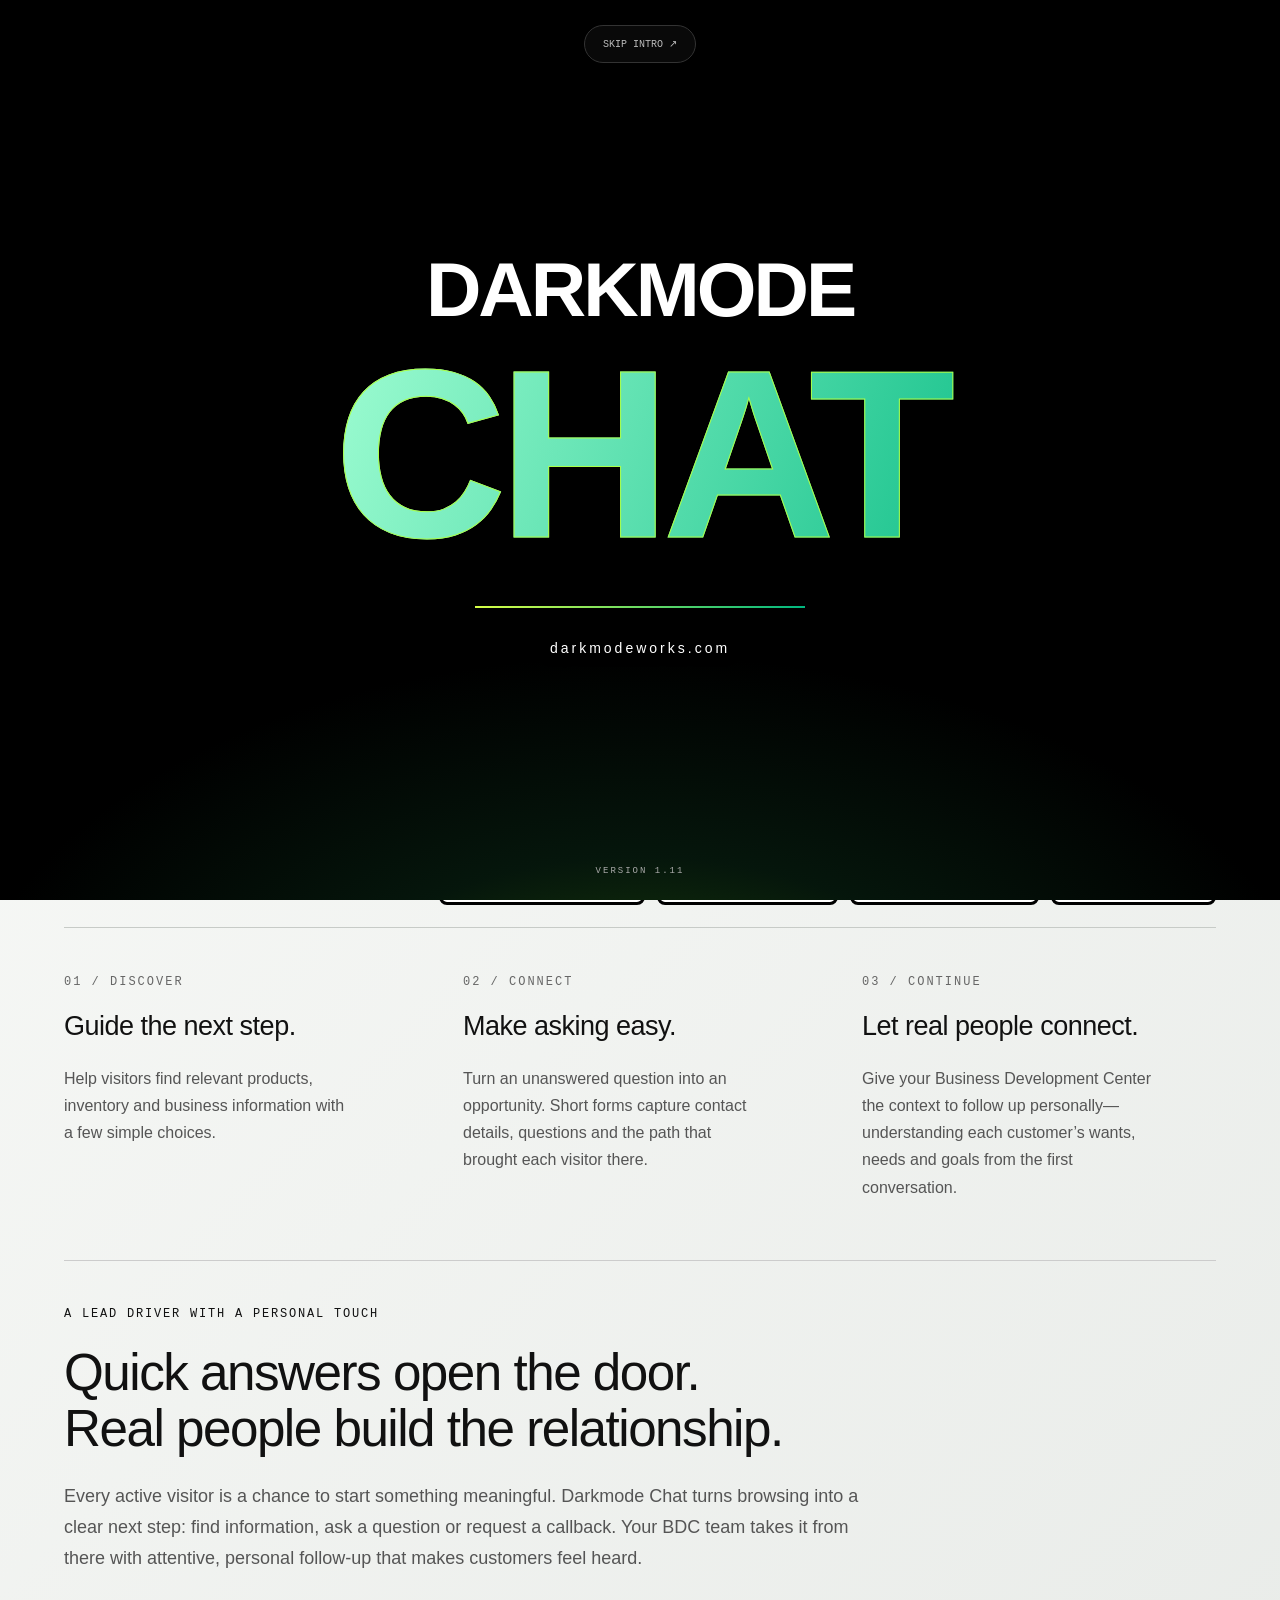
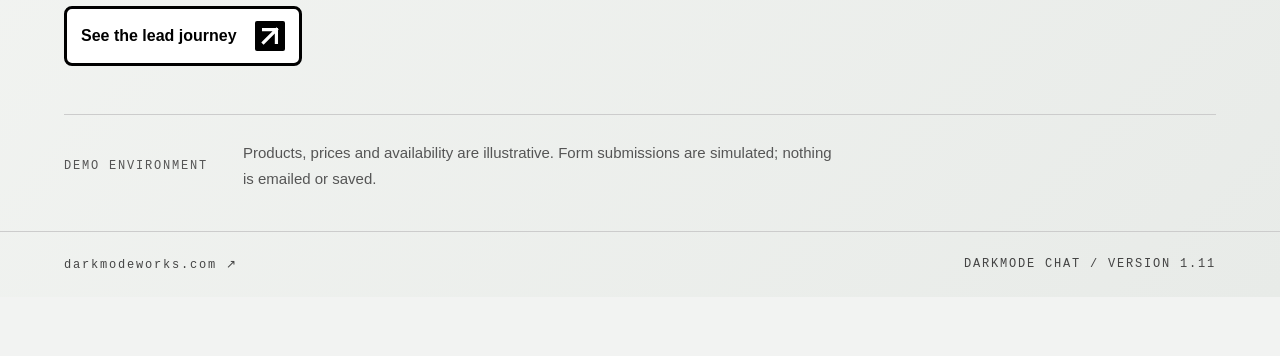
==== commit a1b605b3: "Version 11" ====
--- a/index.html
+++ b/index.html
@@ -1,8 +1,8 @@
-<!doctype html><html lang="en"><head><meta charset="utf-8"><meta name="viewport" content="width=device-width,initial-scale=1,viewport-fit=cover"><title>Darkmode Chat — 1.9</title><meta name="description" content="Explore the Darkmode Chat guided conversation prototype."><link rel="icon" href="assets/images/DARKMODE-IMAGE-002.png"><link rel="stylesheet" href="landing.css"></head><body>
-<div id="intro" aria-label="Darkmode Chat introduction"><div class="sunrise"></div><button id="skip">SKIP INTRO ↗</button><div class="intro-content"><strong class="intro-dark">DARKMODE</strong><strong class="intro-chat gradient">CHAT</strong><div class="loading"><span></span></div><a href="https://darkmodeworks.com">darkmodeworks.com</a></div><small>VERSION 1.9</small></div>
+<!doctype html><html lang="en"><head><meta charset="utf-8"><meta name="viewport" content="width=device-width,initial-scale=1,viewport-fit=cover"><title>Darkmode Chat — 1.11</title><meta name="description" content="Explore the Darkmode Chat guided conversation prototype."><link rel="icon" href="assets/DARKMODE-IMAGE-002.png"><link rel="stylesheet" href="landing.css"></head><body>
+<div id="intro" aria-label="Darkmode Chat introduction"><div class="sunrise"></div><button id="skip">SKIP INTRO ↗</button><div class="intro-content"><strong class="intro-dark">DARKMODE</strong><strong class="intro-chat gradient">CHAT</strong><div class="loading"><span></span></div><a href="https://darkmodeworks.com">darkmodeworks.com</a></div><small>VERSION 1.11</small></div>
 <div id="page" inert><header><a class="brand" href="./">DARKMODE <span>CHAT</span></a><span class="edition">INTERACTIVE PROTOTYPE / 01</span><button id="replay">Replay intro <span class="landing-arrow" aria-hidden="true"><svg viewBox="0 0 24 24"><path d="M5 19 19 5M5 5h14v14" fill="none" stroke="currentColor" stroke-width="3.5" stroke-linecap="square" stroke-linejoin="miter"/></svg></span></button></header>
-<main><div class="eyebrow"><i></i> A MORE HUMAN WAY TO CONNECT</div><h1>Turn interest into leads.<br><span>Keep the connection human.</span></h1><p class="lead">Guide active visitors to the information they need—and give every question a clear path to a real person. Darkmode Chat makes it quick and easy to share an inquiry with your human-led Business Development Center.</p><div class="hero-actions"><button class="primary" data-open-chat>Start a conversation <span class="landing-arrow" aria-hidden="true"><svg viewBox="0 0 24 24"><path d="M5 19 19 5M5 5h14v14" fill="none" stroke="currentColor" stroke-width="3.5" stroke-linecap="square" stroke-linejoin="miter"/></svg></span></button><span class="quiet">Built to capture interest. Designed for personal follow-up.</span></div>
-<div class="demo-strip"><span class="mono">TRY THE EXPERIENCE</span><button data-chat-prompt="Show me products">Explore products <span class="landing-arrow" aria-hidden="true"><svg viewBox="0 0 24 24"><path d="M5 19 19 5M5 5h14v14" fill="none" stroke="currentColor" stroke-width="3.5" stroke-linecap="square" stroke-linejoin="miter"/></svg></span></button><button data-chat-prompt="Show me new SUVs">Find a vehicle <span class="landing-arrow" aria-hidden="true"><svg viewBox="0 0 24 24"><path d="M5 19 19 5M5 5h14v14" fill="none" stroke="currentColor" stroke-width="3.5" stroke-linecap="square" stroke-linejoin="miter"/></svg></span></button><button data-chat-prompt="I have a question">Ask a question <span class="landing-arrow" aria-hidden="true"><svg viewBox="0 0 24 24"><path d="M5 19 19 5M5 5h14v14" fill="none" stroke="currentColor" stroke-width="3.5" stroke-linecap="square" stroke-linejoin="miter"/></svg></span></button></div>
+<main><div class="product-identity"><img src="assets/DARKMODE-IMAGE-002.png" alt="Darkmode Chat icon" width="68" height="68"></div><div class="eyebrow"><i></i> A MORE HUMAN WAY TO CONNECT</div><h1>Turn interest into leads.<br><span>Keep the connection human.</span></h1><p class="lead">Guide active visitors to the information they need—and give every question a clear path to a real person. Darkmode Chat makes it quick and easy to share an inquiry with your human-led Business Development Center.</p><div class="hero-actions"><button class="primary" data-open-chat>Start a conversation <span class="landing-arrow" aria-hidden="true"><svg viewBox="0 0 24 24"><path d="M5 19 19 5M5 5h14v14" fill="none" stroke="currentColor" stroke-width="3.5" stroke-linecap="square" stroke-linejoin="miter"/></svg></span></button><span class="quiet">Built to capture interest. Designed for personal follow-up.</span></div>
+<div class="demo-strip"><span class="mono">TRY THE EXPERIENCE</span><button data-chat-prompt="Show me products">Explore products <span class="landing-arrow" aria-hidden="true"><svg viewBox="0 0 24 24"><path d="M5 19 19 5M5 5h14v14" fill="none" stroke="currentColor" stroke-width="3.5" stroke-linecap="square" stroke-linejoin="miter"/></svg></span></button><button data-chat-prompt="Show me new SUVs">Find a vehicle <span class="landing-arrow" aria-hidden="true"><svg viewBox="0 0 24 24"><path d="M5 19 19 5M5 5h14v14" fill="none" stroke="currentColor" stroke-width="3.5" stroke-linecap="square" stroke-linejoin="miter"/></svg></span></button><button data-chat-prompt="I have a question">Ask a question <span class="landing-arrow" aria-hidden="true"><svg viewBox="0 0 24 24"><path d="M5 19 19 5M5 5h14v14" fill="none" stroke="currentColor" stroke-width="3.5" stroke-linecap="square" stroke-linejoin="miter"/></svg></span></button><a class="editor-link" href="offers-editor.html" target="_blank" rel="noopener noreferrer">Offer Editor <span class="landing-arrow" aria-hidden="true"><svg viewBox="0 0 24 24"><path d="M5 19 19 5M5 5h14v14" fill="none" stroke="currentColor" stroke-width="3.5" stroke-linecap="square" stroke-linejoin="miter"/></svg></span></a></div>
 <section class="features"><article><span>01 / DISCOVER</span><h2>Guide the next step.</h2><p>Help visitors find relevant products, inventory and business information with a few simple choices.</p></article><article><span>02 / CONNECT</span><h2>Make asking easy.</h2><p>Turn an unanswered question into an opportunity. Short forms capture contact details, questions and the path that brought each visitor there.</p></article><article><span>03 / CONTINUE</span><h2>Let real people connect.</h2><p>Give your Business Development Center the context to follow up personally—understanding each customer’s wants, needs and goals from the first conversation.</p></article></section>
-<section class="human-message"><span class="mono">A LEAD DRIVER WITH A PERSONAL TOUCH</span><h2>Quick answers open the door.<br>Real people build the relationship.</h2><p>Every active visitor is a chance to start something meaningful. Darkmode Chat turns browsing into a clear next step: find information, ask a question or request a callback. Your BDC team takes it from there with attentive, personal follow-up that makes customers feel heard.</p><button class="primary" data-open-chat>See the lead journey <span class="landing-arrow" aria-hidden="true"><svg viewBox="0 0 24 24"><path d="M5 19 19 5M5 5h14v14" fill="none" stroke="currentColor" stroke-width="3.5" stroke-linecap="square" stroke-linejoin="miter"/></svg></span></button></section><div class="note"><span class="mono">DEMO ENVIRONMENT</span><p>Products, prices and availability are illustrative. Form submissions are simulated; nothing is emailed or saved.</p></div></main><footer><a href="https://darkmodeworks.com">darkmodeworks.com ↗</a><span>DARKMODE CHAT / VERSION 1.9</span></footer></div>
-<script src="business-config.js"></script><script src="widget.js" defer></script><script src="landing.js" defer></script></body></html>
+<section class="human-message"><span class="mono">A LEAD DRIVER WITH A PERSONAL TOUCH</span><h2>Quick answers open the door.<br>Real people build the relationship.</h2><p>Every active visitor is a chance to start something meaningful. Darkmode Chat turns browsing into a clear next step: find information, ask a question or request a callback. Your BDC team takes it from there with attentive, personal follow-up that makes customers feel heard.</p><button class="primary" data-open-chat>See the lead journey <span class="landing-arrow" aria-hidden="true"><svg viewBox="0 0 24 24"><path d="M5 19 19 5M5 5h14v14" fill="none" stroke="currentColor" stroke-width="3.5" stroke-linecap="square" stroke-linejoin="miter"/></svg></span></button></section><div class="note"><span class="mono">DEMO ENVIRONMENT</span><p>Products, prices and availability are illustrative. Form submissions are simulated; nothing is emailed or saved.</p></div></main><footer><a href="https://darkmodeworks.com">darkmodeworks.com ↗</a><span>DARKMODE CHAT / VERSION 1.11</span></footer></div>
+<script src="business-config.js"></script><script src="keyword-engine.js"></script><script src="widget.js" defer></script><script src="landing.js" defer></script></body></html>
--- a/landing.css
+++ b/landing.css
@@ -12,3 +12,6 @@
 .landing-arrow{margin:0!important;display:grid;place-items:center;width:30px;height:30px;flex:0 0 30px;background:#000;color:#fff;border-radius:2px}.landing-arrow svg{width:22px;height:22px;display:block}
 .lead{max-width:850px}.human-message{padding:42px 0 48px;border-top:1px solid #ccc}.human-message h2{font-size:clamp(30px,4vw,52px);font-weight:500;line-height:1.1;letter-spacing:-1.5px;margin:24px 0}.human-message p{max-width:800px;font-size:18px;line-height:1.7;color:#555;margin-bottom:25px}
 @media(max-width:650px){#page #replay{font-size:11px;gap:8px;padding:8px;min-height:44px}.landing-arrow{width:26px;height:26px;flex-basis:26px}.landing-arrow svg{width:19px;height:19px}.hero-actions .quiet{max-width:270px}.human-message p{font-size:16px}}
+.product-identity{margin-bottom:24px}.product-identity img{display:block;border-radius:14px}.human-message .primary{margin-top:8px}
+
+#page .demo-strip .editor-link{display:inline-flex;align-items:center;justify-content:space-between;gap:18px;border:3px solid #000;background:#fff;color:#000;font-weight:800;border-radius:8px;padding:12px 14px;min-height:52px;font-size:15px;text-decoration:none}#page .demo-strip .editor-link:hover{background:#e8eae8}@media(max-width:650px){#page .demo-strip .editor-link{font-size:14px}}
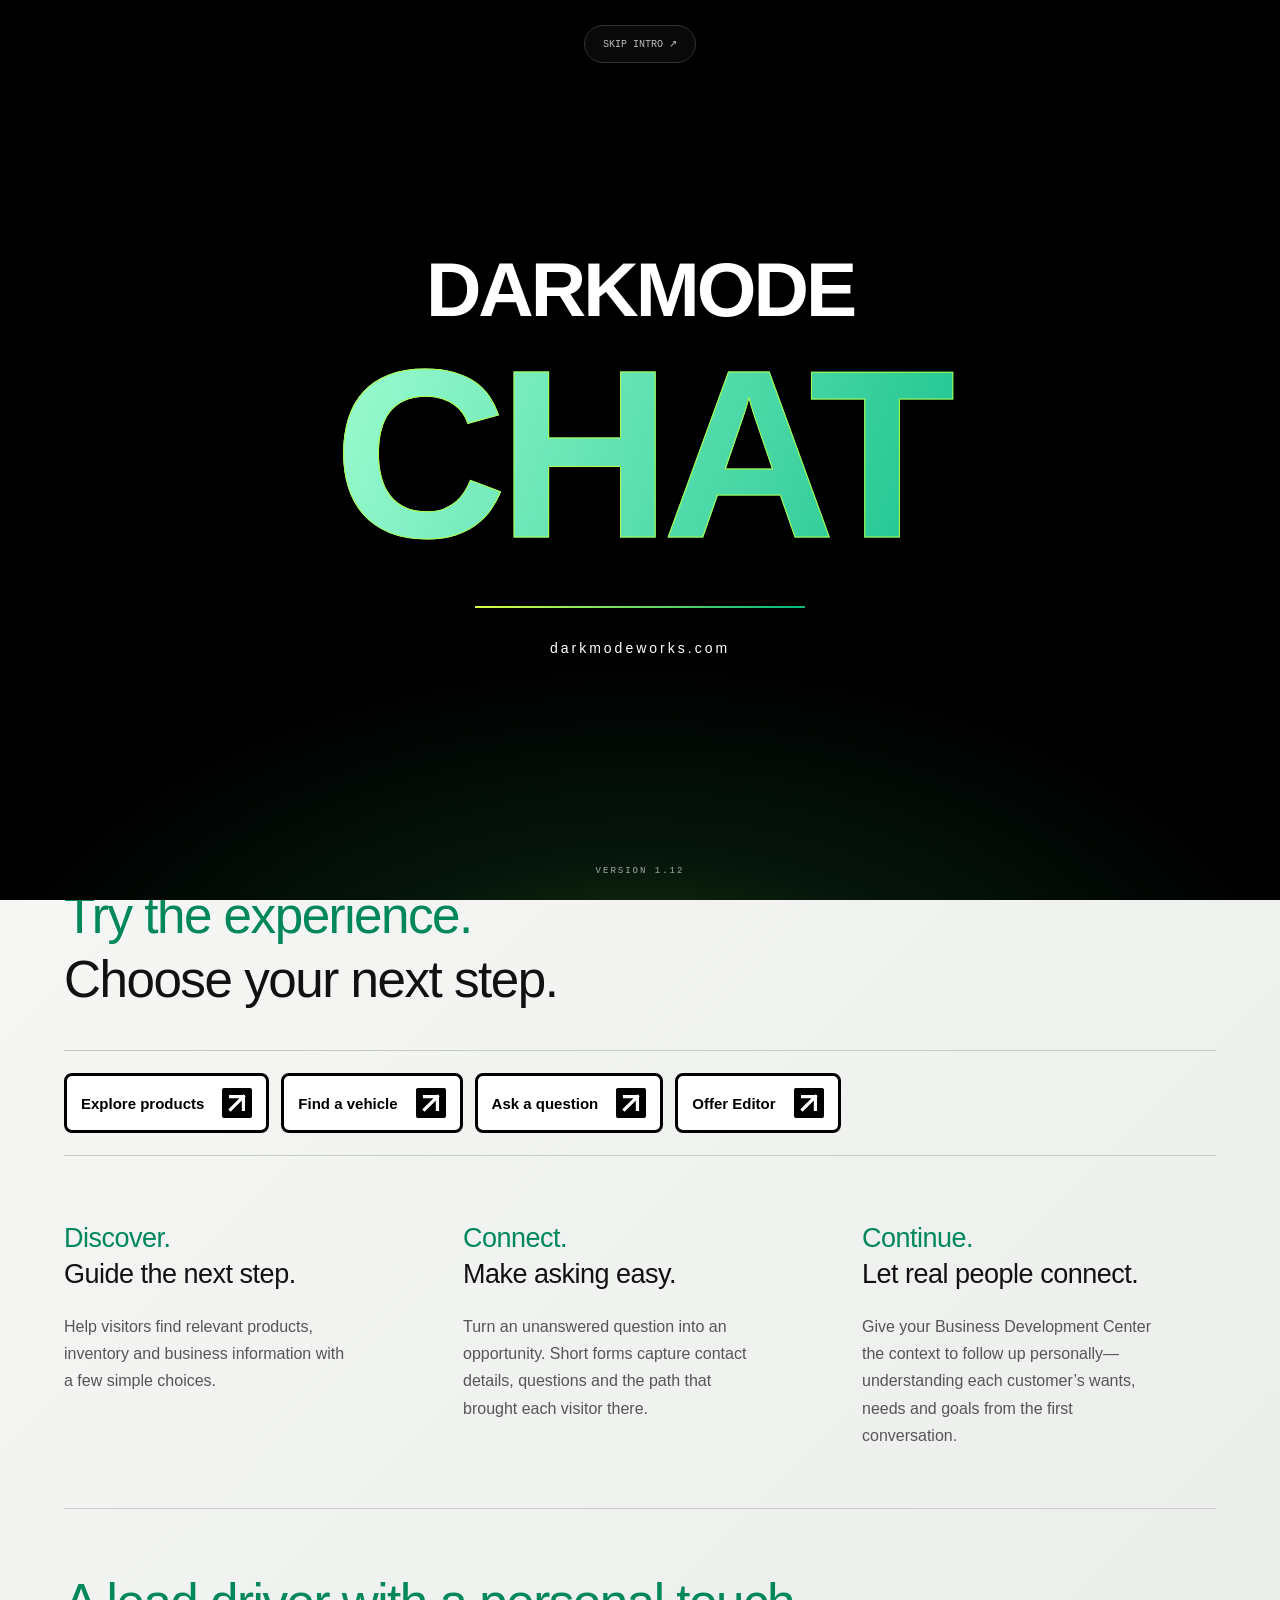
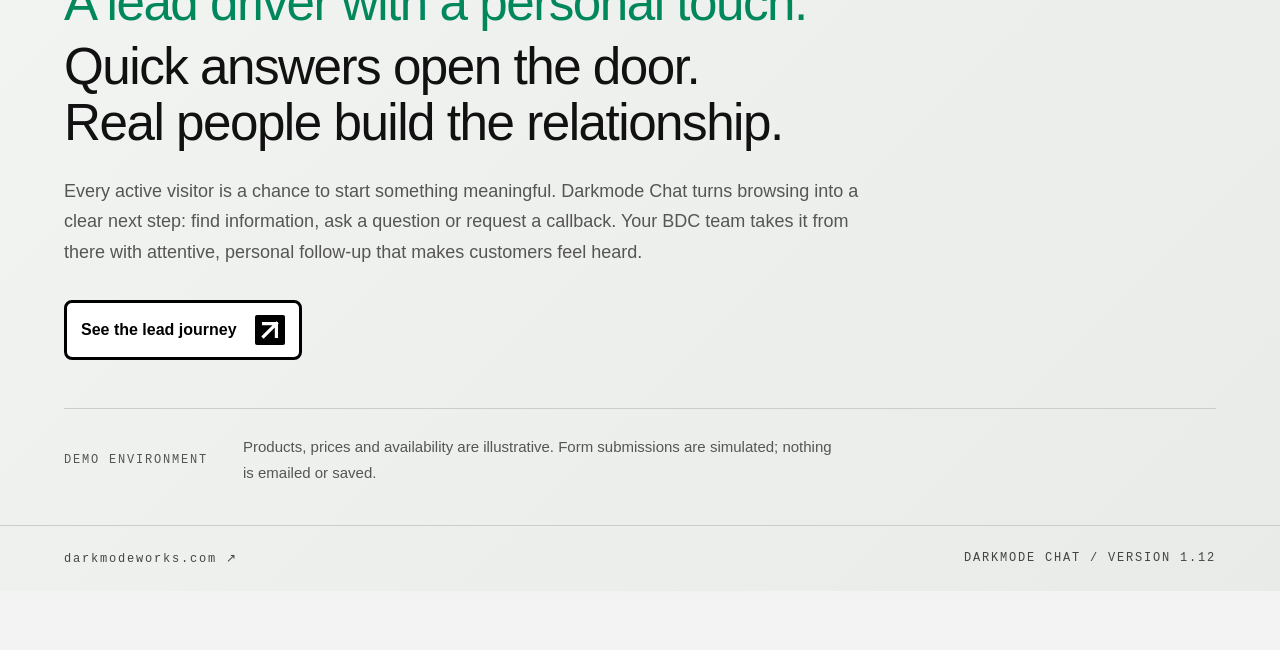
==== commit 5875af4c: "Version 12 re-upload" ====
--- a/index.html
+++ b/index.html
@@ -1,8 +1,8 @@
-<!doctype html><html lang="en"><head><meta charset="utf-8"><meta name="viewport" content="width=device-width,initial-scale=1,viewport-fit=cover"><title>Darkmode Chat — 1.11</title><meta name="description" content="Explore the Darkmode Chat guided conversation prototype."><link rel="icon" href="assets/DARKMODE-IMAGE-002.png"><link rel="stylesheet" href="landing.css"></head><body>
-<div id="intro" aria-label="Darkmode Chat introduction"><div class="sunrise"></div><button id="skip">SKIP INTRO ↗</button><div class="intro-content"><strong class="intro-dark">DARKMODE</strong><strong class="intro-chat gradient">CHAT</strong><div class="loading"><span></span></div><a href="https://darkmodeworks.com">darkmodeworks.com</a></div><small>VERSION 1.11</small></div>
+<!doctype html><html lang="en"><head><meta charset="utf-8"><meta name="viewport" content="width=device-width,initial-scale=1,viewport-fit=cover"><title>Darkmode Chat — 1.12</title><meta name="description" content="Explore the Darkmode Chat guided conversation prototype."><link rel="icon" href="assets/DARKMODE-IMAGE-002.png"><link rel="stylesheet" href="landing.css"></head><body>
+<div id="intro" aria-label="Darkmode Chat introduction"><div class="sunrise"></div><button id="skip">SKIP INTRO ↗</button><div class="intro-content"><strong class="intro-dark">DARKMODE</strong><strong class="intro-chat gradient">CHAT</strong><div class="loading"><span></span></div><a href="https://darkmodeworks.com">darkmodeworks.com</a></div><small>VERSION 1.12</small></div>
 <div id="page" inert><header><a class="brand" href="./">DARKMODE <span>CHAT</span></a><span class="edition">INTERACTIVE PROTOTYPE / 01</span><button id="replay">Replay intro <span class="landing-arrow" aria-hidden="true"><svg viewBox="0 0 24 24"><path d="M5 19 19 5M5 5h14v14" fill="none" stroke="currentColor" stroke-width="3.5" stroke-linecap="square" stroke-linejoin="miter"/></svg></span></button></header>
-<main><div class="product-identity"><img src="assets/DARKMODE-IMAGE-002.png" alt="Darkmode Chat icon" width="68" height="68"></div><div class="eyebrow"><i></i> A MORE HUMAN WAY TO CONNECT</div><h1>Turn interest into leads.<br><span>Keep the connection human.</span></h1><p class="lead">Guide active visitors to the information they need—and give every question a clear path to a real person. Darkmode Chat makes it quick and easy to share an inquiry with your human-led Business Development Center.</p><div class="hero-actions"><button class="primary" data-open-chat>Start a conversation <span class="landing-arrow" aria-hidden="true"><svg viewBox="0 0 24 24"><path d="M5 19 19 5M5 5h14v14" fill="none" stroke="currentColor" stroke-width="3.5" stroke-linecap="square" stroke-linejoin="miter"/></svg></span></button><span class="quiet">Built to capture interest. Designed for personal follow-up.</span></div>
-<div class="demo-strip"><span class="mono">TRY THE EXPERIENCE</span><button data-chat-prompt="Show me products">Explore products <span class="landing-arrow" aria-hidden="true"><svg viewBox="0 0 24 24"><path d="M5 19 19 5M5 5h14v14" fill="none" stroke="currentColor" stroke-width="3.5" stroke-linecap="square" stroke-linejoin="miter"/></svg></span></button><button data-chat-prompt="Show me new SUVs">Find a vehicle <span class="landing-arrow" aria-hidden="true"><svg viewBox="0 0 24 24"><path d="M5 19 19 5M5 5h14v14" fill="none" stroke="currentColor" stroke-width="3.5" stroke-linecap="square" stroke-linejoin="miter"/></svg></span></button><button data-chat-prompt="I have a question">Ask a question <span class="landing-arrow" aria-hidden="true"><svg viewBox="0 0 24 24"><path d="M5 19 19 5M5 5h14v14" fill="none" stroke="currentColor" stroke-width="3.5" stroke-linecap="square" stroke-linejoin="miter"/></svg></span></button><a class="editor-link" href="offers-editor.html" target="_blank" rel="noopener noreferrer">Offer Editor <span class="landing-arrow" aria-hidden="true"><svg viewBox="0 0 24 24"><path d="M5 19 19 5M5 5h14v14" fill="none" stroke="currentColor" stroke-width="3.5" stroke-linecap="square" stroke-linejoin="miter"/></svg></span></a></div>
-<section class="features"><article><span>01 / DISCOVER</span><h2>Guide the next step.</h2><p>Help visitors find relevant products, inventory and business information with a few simple choices.</p></article><article><span>02 / CONNECT</span><h2>Make asking easy.</h2><p>Turn an unanswered question into an opportunity. Short forms capture contact details, questions and the path that brought each visitor there.</p></article><article><span>03 / CONTINUE</span><h2>Let real people connect.</h2><p>Give your Business Development Center the context to follow up personally—understanding each customer’s wants, needs and goals from the first conversation.</p></article></section>
-<section class="human-message"><span class="mono">A LEAD DRIVER WITH A PERSONAL TOUCH</span><h2>Quick answers open the door.<br>Real people build the relationship.</h2><p>Every active visitor is a chance to start something meaningful. Darkmode Chat turns browsing into a clear next step: find information, ask a question or request a callback. Your BDC team takes it from there with attentive, personal follow-up that makes customers feel heard.</p><button class="primary" data-open-chat>See the lead journey <span class="landing-arrow" aria-hidden="true"><svg viewBox="0 0 24 24"><path d="M5 19 19 5M5 5h14v14" fill="none" stroke="currentColor" stroke-width="3.5" stroke-linecap="square" stroke-linejoin="miter"/></svg></span></button></section><div class="note"><span class="mono">DEMO ENVIRONMENT</span><p>Products, prices and availability are illustrative. Form submissions are simulated; nothing is emailed or saved.</p></div></main><footer><a href="https://darkmodeworks.com">darkmodeworks.com ↗</a><span>DARKMODE CHAT / VERSION 1.11</span></footer></div>
+<main><div class="product-identity"><img src="assets/DARKMODE-IMAGE-002.png" alt="Darkmode Chat icon" width="68" height="68"></div><h1><span class="heading-intro">A more human way to connect.</span>Turn interest into leads.<br><span>Keep the connection human.</span></h1><p class="lead">Guide active visitors to the information they need—and give every question a clear path to a real person. Darkmode Chat makes it quick and easy to share an inquiry with your human-led Business Development Center.</p><div class="hero-actions"><button class="primary" data-open-chat>Start a conversation <span class="landing-arrow" aria-hidden="true"><svg viewBox="0 0 24 24"><path d="M5 19 19 5M5 5h14v14" fill="none" stroke="currentColor" stroke-width="3.5" stroke-linecap="square" stroke-linejoin="miter"/></svg></span></button><span class="quiet">Built to capture interest. Designed for personal follow-up.</span></div>
+<h2 class="experience-heading"><span class="heading-intro">Try the experience.</span>Choose your next step.</h2><div class="demo-strip"><button data-chat-prompt="Show me products">Explore products <span class="landing-arrow" aria-hidden="true"><svg viewBox="0 0 24 24"><path d="M5 19 19 5M5 5h14v14" fill="none" stroke="currentColor" stroke-width="3.5" stroke-linecap="square" stroke-linejoin="miter"/></svg></span></button><button data-chat-prompt="Show me new SUVs">Find a vehicle <span class="landing-arrow" aria-hidden="true"><svg viewBox="0 0 24 24"><path d="M5 19 19 5M5 5h14v14" fill="none" stroke="currentColor" stroke-width="3.5" stroke-linecap="square" stroke-linejoin="miter"/></svg></span></button><button data-chat-prompt="I have a question">Ask a question <span class="landing-arrow" aria-hidden="true"><svg viewBox="0 0 24 24"><path d="M5 19 19 5M5 5h14v14" fill="none" stroke="currentColor" stroke-width="3.5" stroke-linecap="square" stroke-linejoin="miter"/></svg></span></button><a class="editor-link" href="offers-editor.html" target="_blank" rel="noopener noreferrer">Offer Editor <span class="landing-arrow" aria-hidden="true"><svg viewBox="0 0 24 24"><path d="M5 19 19 5M5 5h14v14" fill="none" stroke="currentColor" stroke-width="3.5" stroke-linecap="square" stroke-linejoin="miter"/></svg></span></a></div>
+<section class="features"><article><h2><span class="heading-intro">Discover.</span>Guide the next step.</h2><p>Help visitors find relevant products, inventory and business information with a few simple choices.</p></article><article><h2><span class="heading-intro">Connect.</span>Make asking easy.</h2><p>Turn an unanswered question into an opportunity. Short forms capture contact details, questions and the path that brought each visitor there.</p></article><article><h2><span class="heading-intro">Continue.</span>Let real people connect.</h2><p>Give your Business Development Center the context to follow up personally—understanding each customer’s wants, needs and goals from the first conversation.</p></article></section>
+<section class="human-message"><h2><span class="heading-intro">A lead driver with a personal touch.</span>Quick answers open the door.<br>Real people build the relationship.</h2><p>Every active visitor is a chance to start something meaningful. Darkmode Chat turns browsing into a clear next step: find information, ask a question or request a callback. Your BDC team takes it from there with attentive, personal follow-up that makes customers feel heard.</p><button class="primary" data-open-chat>See the lead journey <span class="landing-arrow" aria-hidden="true"><svg viewBox="0 0 24 24"><path d="M5 19 19 5M5 5h14v14" fill="none" stroke="currentColor" stroke-width="3.5" stroke-linecap="square" stroke-linejoin="miter"/></svg></span></button></section><div class="note"><span class="mono">DEMO ENVIRONMENT</span><p>Products, prices and availability are illustrative. Form submissions are simulated; nothing is emailed or saved.</p></div></main><footer><a href="https://darkmodeworks.com">darkmodeworks.com ↗</a><span>DARKMODE CHAT / VERSION 1.12</span></footer></div>
 <script src="business-config.js"></script><script src="keyword-engine.js"></script><script src="widget.js" defer></script><script src="landing.js" defer></script></body></html>
--- a/landing.css
+++ b/landing.css
@@ -15,3 +15,6 @@
 .product-identity{margin-bottom:24px}.product-identity img{display:block;border-radius:14px}.human-message .primary{margin-top:8px}
 
 #page .demo-strip .editor-link{display:inline-flex;align-items:center;justify-content:space-between;gap:18px;border:3px solid #000;background:#fff;color:#000;font-weight:800;border-radius:8px;padding:12px 14px;min-height:52px;font-size:15px;text-decoration:none}#page .demo-strip .editor-link:hover{background:#e8eae8}@media(max-width:650px){#page .demo-strip .editor-link{font-size:14px}}
+/* 1.12 — integrated heading groups */
+#page .heading-intro{display:block;color:#00875c;font:inherit;letter-spacing:inherit;line-height:inherit;margin-bottom:.15em}.experience-heading{font-size:clamp(30px,4vw,52px);font-weight:500;line-height:1.1;letter-spacing:-1.5px}.features .heading-intro{font:inherit;color:#00875c}.features h2{line-height:1.2}.demo-strip{justify-content:flex-start}
+@media(max-width:650px){.demo-strip{flex-direction:column;align-items:stretch}.demo-strip button,#page .demo-strip .editor-link{width:100%;text-align:left;justify-content:space-between;align-self:flex-start}.experience-heading{font-size:32px}}
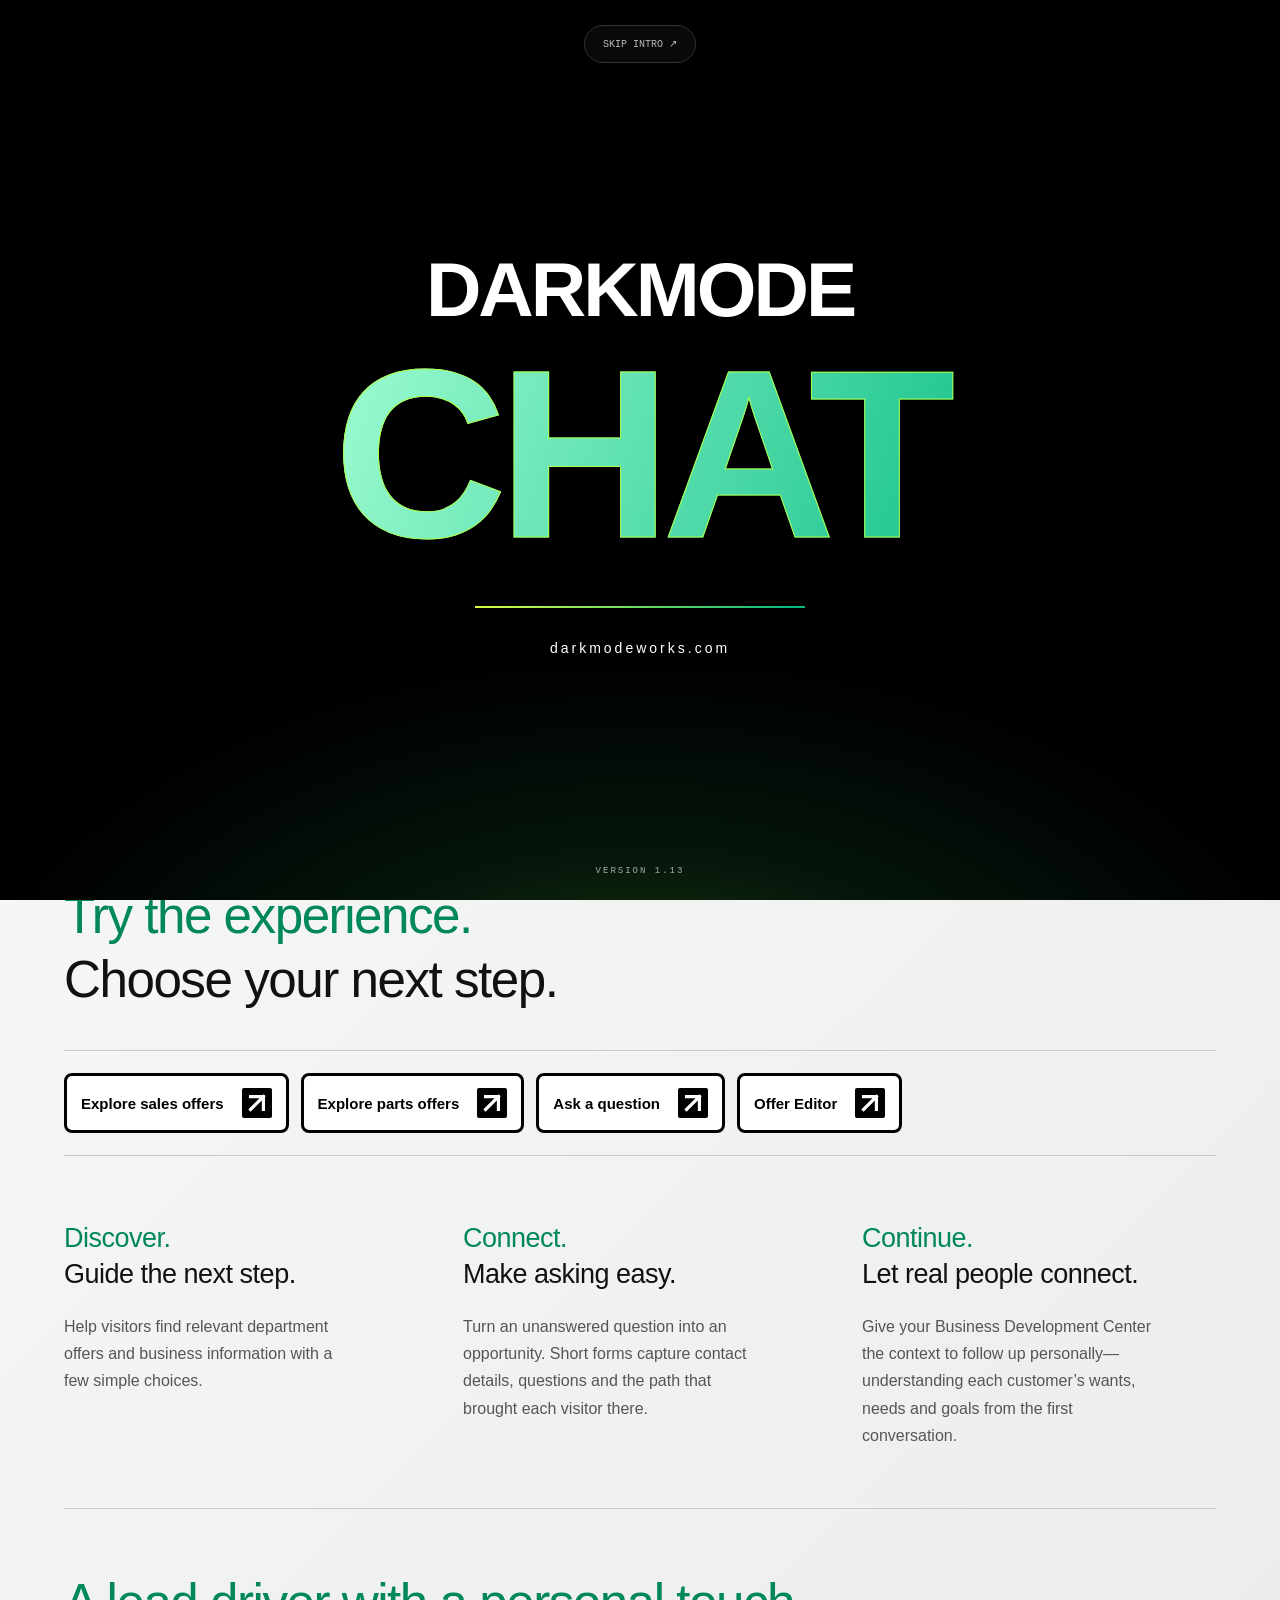
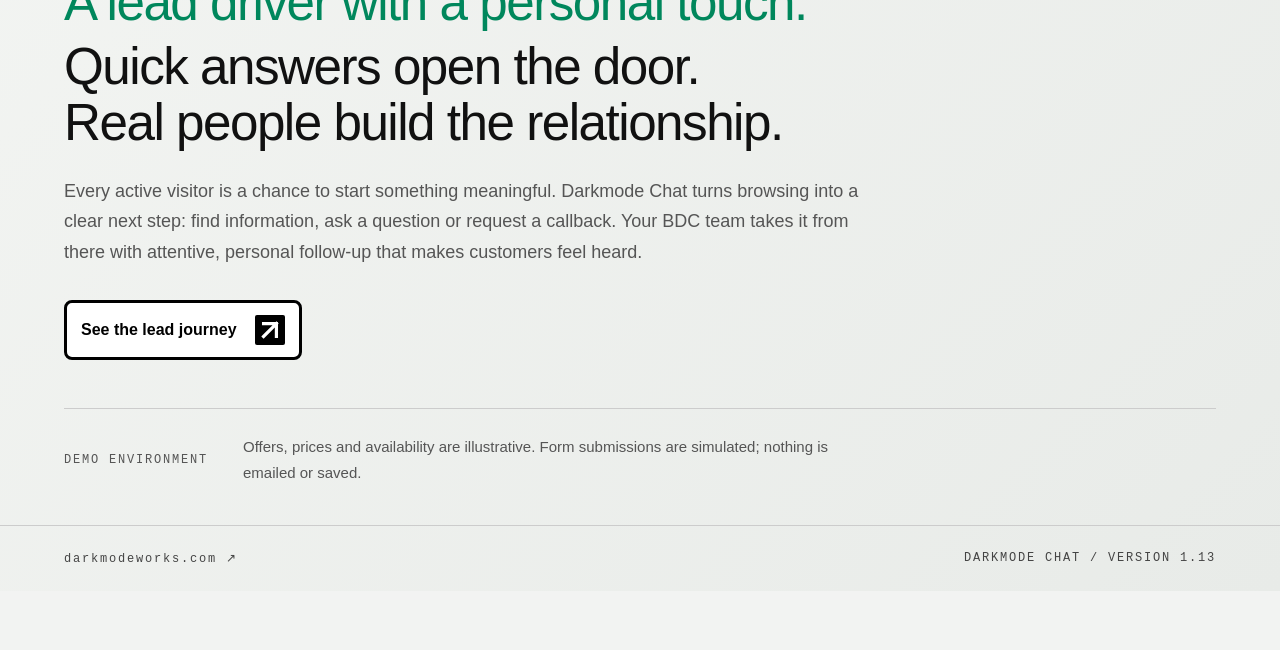
==== commit 1bd75482: "Version 13" ====
--- a/index.html
+++ b/index.html
@@ -1,8 +1,8 @@
-<!doctype html><html lang="en"><head><meta charset="utf-8"><meta name="viewport" content="width=device-width,initial-scale=1,viewport-fit=cover"><title>Darkmode Chat — 1.12</title><meta name="description" content="Explore the Darkmode Chat guided conversation prototype."><link rel="icon" href="assets/DARKMODE-IMAGE-002.png"><link rel="stylesheet" href="landing.css"></head><body>
-<div id="intro" aria-label="Darkmode Chat introduction"><div class="sunrise"></div><button id="skip">SKIP INTRO ↗</button><div class="intro-content"><strong class="intro-dark">DARKMODE</strong><strong class="intro-chat gradient">CHAT</strong><div class="loading"><span></span></div><a href="https://darkmodeworks.com">darkmodeworks.com</a></div><small>VERSION 1.12</small></div>
+<!doctype html><html lang="en"><head><meta charset="utf-8"><meta name="viewport" content="width=device-width,initial-scale=1,viewport-fit=cover"><title>Darkmode Chat — 1.13</title><meta name="description" content="Explore the Darkmode Chat guided conversation prototype."><link rel="icon" href="assets/DARKMODE-IMAGE-002.png"><link rel="stylesheet" href="landing.css"></head><body>
+<div id="intro" aria-label="Darkmode Chat introduction"><div class="sunrise"></div><button id="skip">SKIP INTRO ↗</button><div class="intro-content"><strong class="intro-dark">DARKMODE</strong><strong class="intro-chat gradient">CHAT</strong><div class="loading"><span></span></div><a href="https://darkmodeworks.com">darkmodeworks.com</a></div><small>VERSION 1.13</small></div>
 <div id="page" inert><header><a class="brand" href="./">DARKMODE <span>CHAT</span></a><span class="edition">INTERACTIVE PROTOTYPE / 01</span><button id="replay">Replay intro <span class="landing-arrow" aria-hidden="true"><svg viewBox="0 0 24 24"><path d="M5 19 19 5M5 5h14v14" fill="none" stroke="currentColor" stroke-width="3.5" stroke-linecap="square" stroke-linejoin="miter"/></svg></span></button></header>
 <main><div class="product-identity"><img src="assets/DARKMODE-IMAGE-002.png" alt="Darkmode Chat icon" width="68" height="68"></div><h1><span class="heading-intro">A more human way to connect.</span>Turn interest into leads.<br><span>Keep the connection human.</span></h1><p class="lead">Guide active visitors to the information they need—and give every question a clear path to a real person. Darkmode Chat makes it quick and easy to share an inquiry with your human-led Business Development Center.</p><div class="hero-actions"><button class="primary" data-open-chat>Start a conversation <span class="landing-arrow" aria-hidden="true"><svg viewBox="0 0 24 24"><path d="M5 19 19 5M5 5h14v14" fill="none" stroke="currentColor" stroke-width="3.5" stroke-linecap="square" stroke-linejoin="miter"/></svg></span></button><span class="quiet">Built to capture interest. Designed for personal follow-up.</span></div>
-<h2 class="experience-heading"><span class="heading-intro">Try the experience.</span>Choose your next step.</h2><div class="demo-strip"><button data-chat-prompt="Show me products">Explore products <span class="landing-arrow" aria-hidden="true"><svg viewBox="0 0 24 24"><path d="M5 19 19 5M5 5h14v14" fill="none" stroke="currentColor" stroke-width="3.5" stroke-linecap="square" stroke-linejoin="miter"/></svg></span></button><button data-chat-prompt="Show me new SUVs">Find a vehicle <span class="landing-arrow" aria-hidden="true"><svg viewBox="0 0 24 24"><path d="M5 19 19 5M5 5h14v14" fill="none" stroke="currentColor" stroke-width="3.5" stroke-linecap="square" stroke-linejoin="miter"/></svg></span></button><button data-chat-prompt="I have a question">Ask a question <span class="landing-arrow" aria-hidden="true"><svg viewBox="0 0 24 24"><path d="M5 19 19 5M5 5h14v14" fill="none" stroke="currentColor" stroke-width="3.5" stroke-linecap="square" stroke-linejoin="miter"/></svg></span></button><a class="editor-link" href="offers-editor.html" target="_blank" rel="noopener noreferrer">Offer Editor <span class="landing-arrow" aria-hidden="true"><svg viewBox="0 0 24 24"><path d="M5 19 19 5M5 5h14v14" fill="none" stroke="currentColor" stroke-width="3.5" stroke-linecap="square" stroke-linejoin="miter"/></svg></span></a></div>
-<section class="features"><article><h2><span class="heading-intro">Discover.</span>Guide the next step.</h2><p>Help visitors find relevant products, inventory and business information with a few simple choices.</p></article><article><h2><span class="heading-intro">Connect.</span>Make asking easy.</h2><p>Turn an unanswered question into an opportunity. Short forms capture contact details, questions and the path that brought each visitor there.</p></article><article><h2><span class="heading-intro">Continue.</span>Let real people connect.</h2><p>Give your Business Development Center the context to follow up personally—understanding each customer’s wants, needs and goals from the first conversation.</p></article></section>
-<section class="human-message"><h2><span class="heading-intro">A lead driver with a personal touch.</span>Quick answers open the door.<br>Real people build the relationship.</h2><p>Every active visitor is a chance to start something meaningful. Darkmode Chat turns browsing into a clear next step: find information, ask a question or request a callback. Your BDC team takes it from there with attentive, personal follow-up that makes customers feel heard.</p><button class="primary" data-open-chat>See the lead journey <span class="landing-arrow" aria-hidden="true"><svg viewBox="0 0 24 24"><path d="M5 19 19 5M5 5h14v14" fill="none" stroke="currentColor" stroke-width="3.5" stroke-linecap="square" stroke-linejoin="miter"/></svg></span></button></section><div class="note"><span class="mono">DEMO ENVIRONMENT</span><p>Products, prices and availability are illustrative. Form submissions are simulated; nothing is emailed or saved.</p></div></main><footer><a href="https://darkmodeworks.com">darkmodeworks.com ↗</a><span>DARKMODE CHAT / VERSION 1.12</span></footer></div>
+<h2 class="experience-heading"><span class="heading-intro">Try the experience.</span>Choose your next step.</h2><div class="demo-strip"><button data-chat-prompt="Show me sales offers">Explore sales offers <span class="landing-arrow" aria-hidden="true"><svg viewBox="0 0 24 24"><path d="M5 19 19 5M5 5h14v14" fill="none" stroke="currentColor" stroke-width="3.5" stroke-linecap="square" stroke-linejoin="miter"/></svg></span></button><button data-chat-prompt="Show me parts offers">Explore parts offers <span class="landing-arrow" aria-hidden="true"><svg viewBox="0 0 24 24"><path d="M5 19 19 5M5 5h14v14" fill="none" stroke="currentColor" stroke-width="3.5" stroke-linecap="square" stroke-linejoin="miter"/></svg></span></button><button data-chat-prompt="I have a question">Ask a question <span class="landing-arrow" aria-hidden="true"><svg viewBox="0 0 24 24"><path d="M5 19 19 5M5 5h14v14" fill="none" stroke="currentColor" stroke-width="3.5" stroke-linecap="square" stroke-linejoin="miter"/></svg></span></button><a class="editor-link" href="offers-editor.html" target="_blank" rel="noopener noreferrer">Offer Editor <span class="landing-arrow" aria-hidden="true"><svg viewBox="0 0 24 24"><path d="M5 19 19 5M5 5h14v14" fill="none" stroke="currentColor" stroke-width="3.5" stroke-linecap="square" stroke-linejoin="miter"/></svg></span></a></div>
+<section class="features"><article><h2><span class="heading-intro">Discover.</span>Guide the next step.</h2><p>Help visitors find relevant department offers and business information with a few simple choices.</p></article><article><h2><span class="heading-intro">Connect.</span>Make asking easy.</h2><p>Turn an unanswered question into an opportunity. Short forms capture contact details, questions and the path that brought each visitor there.</p></article><article><h2><span class="heading-intro">Continue.</span>Let real people connect.</h2><p>Give your Business Development Center the context to follow up personally—understanding each customer’s wants, needs and goals from the first conversation.</p></article></section>
+<section class="human-message"><h2><span class="heading-intro">A lead driver with a personal touch.</span>Quick answers open the door.<br>Real people build the relationship.</h2><p>Every active visitor is a chance to start something meaningful. Darkmode Chat turns browsing into a clear next step: find information, ask a question or request a callback. Your BDC team takes it from there with attentive, personal follow-up that makes customers feel heard.</p><button class="primary" data-open-chat>See the lead journey <span class="landing-arrow" aria-hidden="true"><svg viewBox="0 0 24 24"><path d="M5 19 19 5M5 5h14v14" fill="none" stroke="currentColor" stroke-width="3.5" stroke-linecap="square" stroke-linejoin="miter"/></svg></span></button></section><div class="note"><span class="mono">DEMO ENVIRONMENT</span><p>Offers, prices and availability are illustrative. Form submissions are simulated; nothing is emailed or saved.</p></div></main><footer><a href="https://darkmodeworks.com">darkmodeworks.com ↗</a><span>DARKMODE CHAT / VERSION 1.13</span></footer></div>
 <script src="business-config.js"></script><script src="keyword-engine.js"></script><script src="widget.js" defer></script><script src="landing.js" defer></script></body></html>
--- a/landing.css
+++ b/landing.css
@@ -18,3 +18,7 @@
 /* 1.12 — integrated heading groups */
 #page .heading-intro{display:block;color:#00875c;font:inherit;letter-spacing:inherit;line-height:inherit;margin-bottom:.15em}.experience-heading{font-size:clamp(30px,4vw,52px);font-weight:500;line-height:1.1;letter-spacing:-1.5px}.features .heading-intro{font:inherit;color:#00875c}.features h2{line-height:1.2}.demo-strip{justify-content:flex-start}
 @media(max-width:650px){.demo-strip{flex-direction:column;align-items:stretch}.demo-strip button,#page .demo-strip .editor-link{width:100%;text-align:left;justify-content:space-between;align-self:flex-start}.experience-heading{font-size:32px}}
+
+#page .intro-link{display:inline-flex;align-items:center;justify-content:center;border:3px solid #000;border-radius:8px;background:#fff;color:#000;font-weight:800;padding:12px 14px;min-height:52px;font-size:14px}#page .intro-link:hover{background:#e8eae8}
+#page .landing-link{display:inline-flex;align-items:center;justify-content:space-between;gap:18px;border:3px solid #000;border-radius:8px;background:#fff;color:#000;font-weight:800;padding:12px 14px;min-height:52px;text-align:left}#page .landing-link:hover{background:#e8eae8}
+@media(max-width:650px){#page .intro-link{font-size:11px;padding:8px;min-height:44px;white-space:nowrap}.preview-actions{flex-direction:column;align-items:stretch}}
